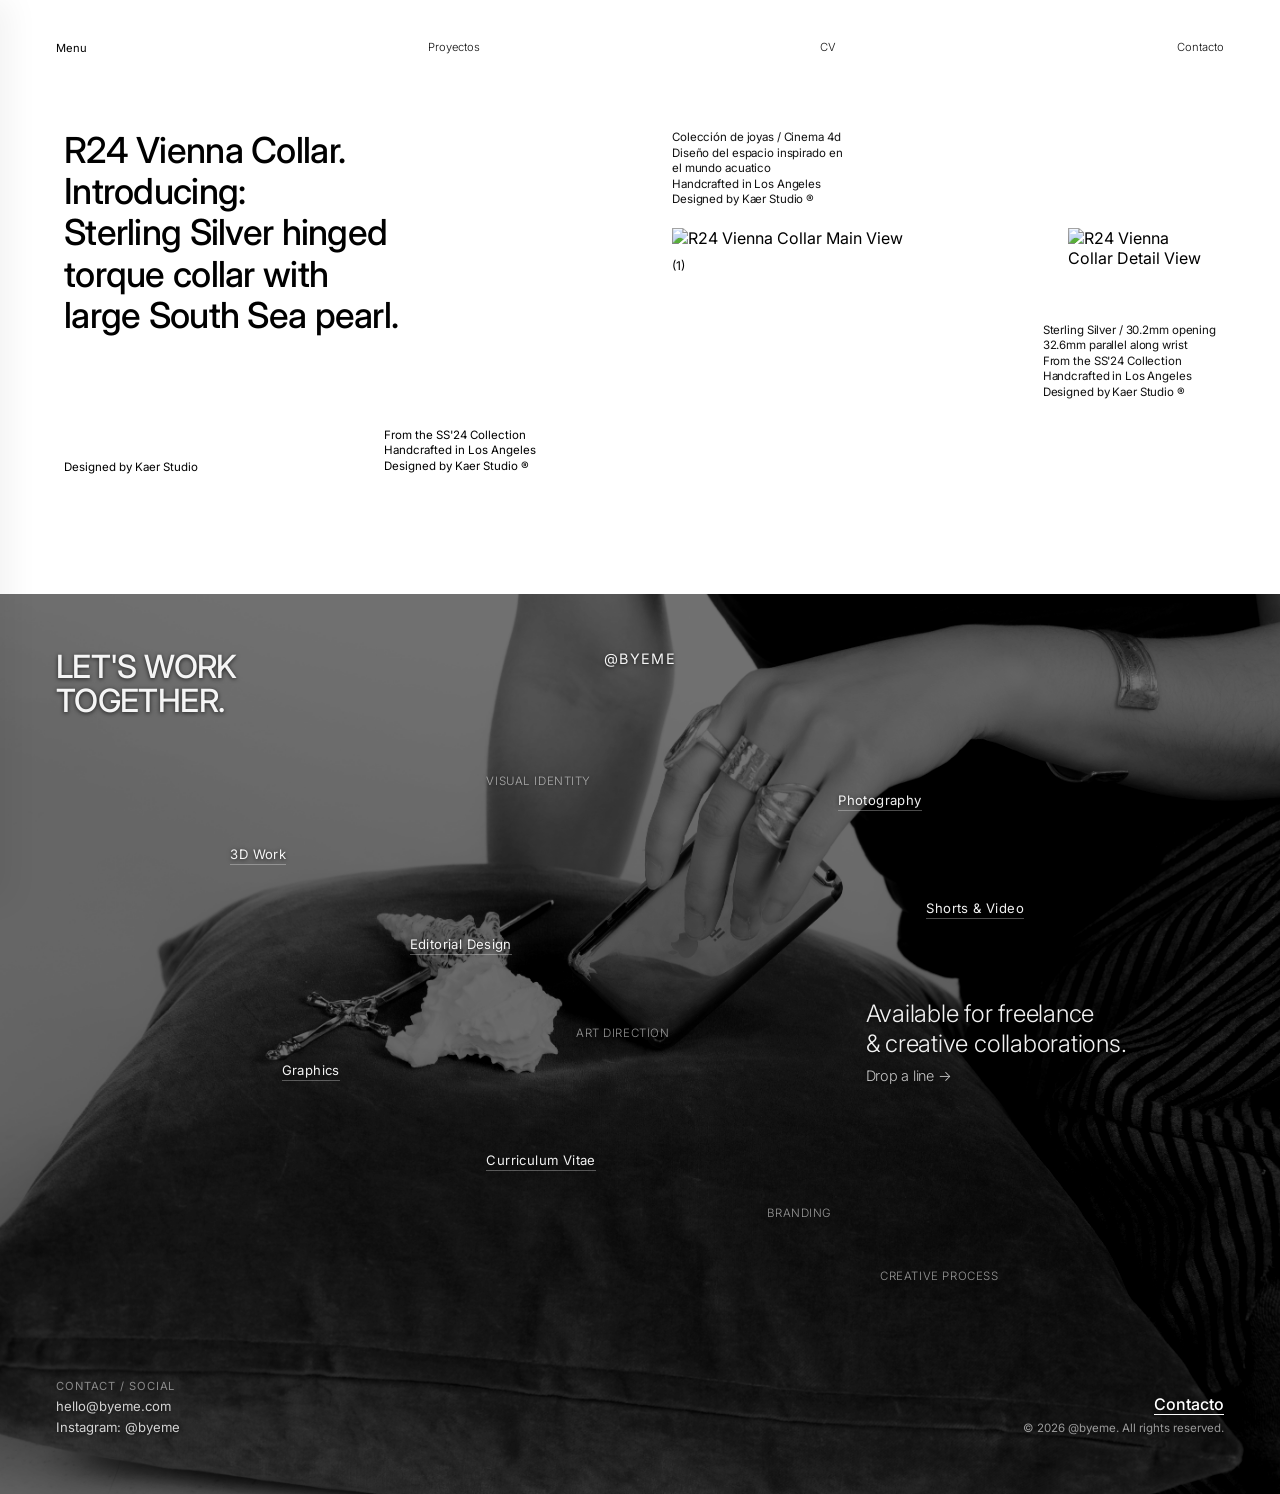
==== 3d.html @ 1d216aec "CONTACTO" ====
<!DOCTYPE html>
<html lang="es">
<head>
    <meta charset="UTF-8">
    <meta name="viewport" content="width=device-width, initial-scale=1.0">
    <title>3D Work — @byeme</title>
    
    <link rel="preconnect" href="https://fonts.googleapis.com">
    <link rel="preconnect" href="https://fonts.gstatic.com" crossorigin>
    <link href="https://fonts.googleapis.com/css2?family=Inter:wght@300;400;500;600&display=swap" rel="stylesheet">
    
    <link rel="stylesheet" href="style/style.css">
    <script src="scrpt/script.js" defer></script>
</head>
<body class="editorial-3d-page">

    <div class="menu-overlay" id="menuOverlay"></div>

<aside class="side-menu" id="sideMenu">
    <div class="side-menu-header">
        <span class="side-menu-title">LIBRARY</span>
        <button class="close-btn" id="closeMenuBtn" aria-label="Cerrar Menú">(Close)</button>
    </div>

    <ul class="side-menu-list">
        <li><a href="index.html" class="menu-item">Index <span>&gt;</span></a></li>
        <li><a href="proyectos.html" class="menu-item">Selected Works <span>&gt;</span></a></li>
        <li><a href="3d.html" class="menu-item">3D Work <span>&gt;</span></a></li>
        <li><a href="editorial.html" class="menu-item">Editorial Design <span>&gt;</span></a></li>
        <li><a href="graphics.html" class="menu-item">Graphics <span>&gt;</span></a></li>
        <li><a href="photography.html" class="menu-item">Photography <span>&gt;</span></a></li>
        <li><a href="cv.html" class="menu-item">Curriculum / About <span>&gt;</span></a></li>
        <li><a href="contacto.html" class="menu-item">Contacto <span>&gt;</span></a></li>
    </ul>
</aside>

<nav class="navbar">
    <button class="nav-link menu-trigger" id="openMenuBtn">Menu</button>
    <a href="proyectos.html" class="nav-link active">Proyectos</a>
    <a href="cv.html" class="nav-link">CV</a>
    <a href="contacto.html" class="nav-link">Contacto</a>
</nav>

    <main class="sec-3d-layout">
        
        <div class="sec-3d-col-left">
            <h1 class="sec-3d-heading">
                R24 Vienna Collar.<br>
                Introducing:<br>
                Sterling Silver hinged<br>
                torque collar with<br>
                large South Sea pearl.
            </h1>
        </div>

        <div class="sec-3d-col-right">
            
            <div class="sec-3d-spec sec-3d-spec-top">
                <p>Colección de joyas / Cinema 4d</p>
                <p>Diseño del espacio inspirado en</p>
                <p>el mundo acuatico</p>
                <p>Handcrafted in Los Angeles</p>
                <p>Designed by Kaer Studio ®</p>
            </div>

            <div class="sec-3d-grid-imgs">
                
                <div class="sec-3d-img-box sec-3d-img-main lightbox-trigger">
                    <img src="img/3d/escena colchones0032.png" alt="R24 Vienna Collar Main View">
                    <span class="sec-3d-img-num">(1)</span>
                </div>

                <div class="sec-3d-img-box sec-3d-img-sub lightbox-trigger">
                    <img src="img/3d/escena conchas0048.png" alt="R24 Vienna Collar Detail View">
                </div>

            </div>

            <div class="sec-3d-spec sec-3d-spec-bottom">
                <p>Sterling Silver / 30.2mm opening</p>
                <p>32.6mm parallel along wrist</p>
                <p>From the SS'24 Collection</p>
                <p>Handcrafted in Los Angeles</p>
                <p>Designed by Kaer Studio ®</p>
            </div>

        </div>

        <div class="sec-3d-footer-left">
            <p>Designed by Kaer Studio</p>
        </div>

        <div class="sec-3d-footer-center">
            <p>From the SS'24 Collection</p>
            <p>Handcrafted in Los Angeles</p>
            <p>Designed by Kaer Studio ®</p>
        </div>

    </main>

    <div class="lightbox-modal" id="lightboxModal">
        <span class="lightbox-close" id="lightboxClose">&times;</span>
        <img class="lightbox-content" id="lightboxImage" alt="Zoomed View">
    </div>

    <footer class="site-footer">
        <div class="footer-bg">
            <img src="img/bnwfooter.jpg" alt="Footer Background">
            <div class="overlay"></div>
        </div>

        <div class="footer-canvas">
            <div class="text-node main-collab-text">
                LET'S WORK<br>TOGETHER.
            </div>

            <div class="text-node top-handle">
                @byeme
            </div>

            <a href="3d.html" class="text-node float-link pos-1">3D Work</a>
            <a href="editorial.html" class="text-node float-link pos-2">Editorial Design</a>
            <a href="graphics.html" class="text-node float-link pos-3">Graphics</a>
            <a href="photography.html" class="text-node float-link pos-4">Photography</a>
            <a href="shorts.html" class="text-node float-link pos-5">Shorts &amp; Video</a>
            <a href="cv.html" class="text-node float-link pos-6">Curriculum Vitae</a>

            <div class="text-node concept-tag pos-7">Visual Identity</div>
            <div class="text-node concept-tag pos-8">Art Direction</div>
            <div class="text-node concept-tag pos-9">Branding</div>
            <div class="text-node concept-tag pos-10">Creative Process</div>

            <div class="text-node big-callout">
                Available for freelance<br>
                &amp; creative collaborations.<br>
                <span>Drop a line &rarr;</span>
            </div>

            <div class="text-node bottom-left-info">
                <span class="info-label">Contact / Social</span><br>
                <a href="mailto:hello@byeme.com">hello@byeme.com</a><br>
                <a href="https://instagram.com" target="_blank">Instagram: @byeme</a>
            </div>

            <div class="text-node bottom-right-info">
                <a href="contacto.html" class="nav-contact-btn">Contacto</a><br>
                <span class="copyright-text">© 2026 @byeme. All rights reserved.</span>
            </div>
        </div>
    </footer>

</body>
</html>
---- style/style.css ----
/* Reseteo básico */
* {
    margin: 0;
    padding: 0;
    box-sizing: border-box;
}

html {
    scroll-behavior: smooth;
}

body {
    font-family: 'Inter', -apple-system, BlinkMacSystemFont, sans-serif;
    background-color: #ffffff;
    color: #111111;
}

/* --- Navegación Fija --- */
.navbar {
    position: fixed;
    top: 0;
    left: 0;
    width: 100%;
    display: flex;
    justify-content: space-between;
    align-items: center;
    padding: 2.5rem 3.5rem;
    font-size: 0.7rem;
    font-weight: 300;
    z-index: 1000 !important; /* Elevado para asegurar interacción */
}

.nav-link {
    text-decoration: none;
    color: #111111;
    position: relative;
    display: inline-block;
    transition: transform 0.3s ease, color 0.3s ease;
    padding-bottom: 2px;
}

/* Hover navegación: Inclinación, azul y subrayado */
.nav-link:hover {
    color: #0044ff;
    transform: rotate(-3deg);
}

.nav-link::after {
    content: '';
    position: absolute;
    width: 0%;
    height: 1px;
    bottom: 0;
    left: 0;
    background-color: #0044ff;
    transition: width 0.3s cubic-bezier(0.25, 0.8, 0.25, 1);
}

.nav-link:hover::after {
    width: 100%;
}

/* ==========================================
   MENÚ DESPLEGABLE LATERAL (OFF-CANVAS TURQUESA)
   ========================================== */

/* Botón "Menu" en la barra de navegación */
.menu-trigger {
    background: none;
    border: none;
    font-family: inherit;
    font-size: inherit;
    color: inherit;
    cursor: pointer;
    padding: 0;
}

/* Capa de fondo con desenfoque (Blur) sobre el resto de la página */
.menu-overlay {
    position: fixed;
    inset: 0;
    background-color: rgba(0, 0, 0, 0.15);
    backdrop-filter: blur(8px);
    -webkit-backdrop-filter: blur(8px);
    z-index: 1001 !important;
    opacity: 0;
    visibility: hidden;
    pointer-events: none;
    transition: opacity 0.4s cubic-bezier(0.16, 1, 0.3, 1), visibility 0.4s ease;
}

.menu-overlay.active {
    opacity: 1;
    visibility: visible;
    pointer-events: auto;
}

/* Panel Lateral Desplegable */
.side-menu {
    position: fixed;
    top: 0;
    left: 0;
    width: 380px;
    max-width: 85vw;
    height: 100vh;
    background-color: #d8f3ec;
    color: #111111;
    z-index: 1002 !important; /* Por encima de la navbar y el overlay */
    padding: 2.5rem 2rem;
    box-sizing: border-box;
    display: flex;
    flex-direction: column;
    box-shadow: 10px 0 30px rgba(0, 0, 0, 0.05);
    
    /* Estado Oculto (desplazado a la izquierda fuera de pantalla) */
    transform: translateX(-100%);
    transition: transform 0.45s cubic-bezier(0.16, 1, 0.3, 1);
}

/* Estado Visible al abrir */
.side-menu.active {
    transform: translateX(0) !important;
}

/* Cabecera del Menú Lateral */
.side-menu-header {
    display: flex;
    justify-content: space-between;
    align-items: center;
    padding-bottom: 2rem;
    margin-bottom: 1.5rem;
    border-bottom: 1px dashed rgba(0, 0, 0, 0.2);
    font-family: monospace, sans-serif;
    font-size: 0.9rem;
    letter-spacing: 0.05em;
}

.close-btn {
    background: none;
    border: none;
    font-family: inherit;
    font-size: 0.9rem;
    cursor: pointer;
    color: #111111;
    opacity: 0.7;
    transition: opacity 0.2s ease;
}

.close-btn:hover {
    opacity: 1;
}

/* Lista de Elementos del Menú */
.side-menu-list {
    list-style: none;
    padding: 0;
    margin: 0;
    display: flex;
    flex-direction: column;
    gap: 0.2rem;
    overflow-y: auto;
}

.side-menu-list li {
    border-bottom: 1px dashed rgba(0, 0, 0, 0.15);
}

.menu-item {
    display: flex;
    justify-content: space-between;
    align-items: center;
    padding: 0.9rem 0;
    color: #111111;
    text-decoration: none;
    font-family: monospace, sans-serif;
    font-size: 0.95rem;
    transition: padding-left 0.25s ease, opacity 0.2s ease;
}

.menu-item span {
    opacity: 0.5;
    font-size: 0.85rem;
    transition: transform 0.25s ease;
}

.menu-item:hover {
    padding-left: 0.5rem;
}

.menu-item:hover span {
    opacity: 1;
    transform: translateX(3px);
}

/* --- Sección 1: Frase --- */
.hero-section {
    min-height: 100vh;
    display: flex;
    justify-content: center;
    align-items: center;
    padding: 0 2rem;
}

.quote-wrapper {
    position: relative;
    text-align: center;
    cursor: pointer;
    max-width: 850px;
    width: 100%;
}

.quote-text {
    font-size: 1.35rem;
    font-weight: 400;
    line-height: 1.5;
    letter-spacing: -0.01em;
    color: #111111;
}

/* Hover emergente sobre la frase */
.hover-card {
    position: absolute;
    top: 50%;
    left: 50%;
    transform: translate(-50%, -50%) scale(0.95);
    display: flex;
    flex-direction: column;
    align-items: center;
    gap: 12px;
    text-decoration: none;
    color: #111111;
    opacity: 0;
    visibility: hidden;
    transition: opacity 0.35s ease, transform 0.35s ease, visibility 0.35s;
    pointer-events: none;
}

.hover-card img {
    width: 140px;
    height: 140px;
    object-fit: cover;
}

.quote-wrapper:hover .hover-card {
    opacity: 1;
    visibility: visible;
    transform: translate(-50%, -50%) scale(1);
    pointer-events: auto;
}

/* --- Sección 2: Galería / Scroll --- */
.gallery-section {
    min-height: 100vh;
    display: flex;
    justify-content: center;
    align-items: center;
    padding: 4rem 2rem;
}

.gallery-grid {
    display: flex;
    flex-wrap: wrap;
    justify-content: center;
    align-items: flex-start;
    gap: 2rem;
    max-width: 1200px;
    width: 100%;
}

/* Tarjetas individuales de la galería */
.grid-card {
    display: flex;
    flex-direction: column;
    align-items: center;
    gap: 14px;
    text-decoration: none;
    color: #111111;
    cursor: pointer;
}

.grid-card .img-wrapper {
    width: 135px;
    height: 135px;
    overflow: hidden;
}

.grid-card img {
    width: 100%;
    height: 100%;
    object-fit: cover;
    transition: transform 0.4s cubic-bezier(0.25, 1, 0.5, 1);
}

.grid-card:hover img {
    transform: scale(1.12);
}

.card-label {
    font-size: 0.82rem;
    font-weight: 400;
    color: #444444;
    letter-spacing: 0.02em;
    transition: color 0.3s ease;
}

.grid-card:hover .card-label {
    color: #000000;
}

/* --- Footer Estilo Editorial / Póster Flotante --- */
.site-footer {
    position: relative;
    width: 100%;
    height: 100vh;
    overflow: hidden;
    color: #ffffff;
    font-family: 'Inter', -apple-system, BlinkMacSystemFont, "Segoe UI", Roboto, sans-serif;
}

.footer-bg {
    position: absolute;
    top: 0;
    left: 0;
    width: 100%;
    height: 100%;
    z-index: 1;
}

.footer-bg img {
    width: 100%;
    height: 100%;
    object-fit: cover;
    filter: grayscale(100%) contrast(120%) brightness(80%);
}

.footer-bg .overlay {
    position: absolute;
    top: 0;
    left: 0;
    width: 100%;
    height: 100%;
    background: rgba(0, 0, 0, 0.35);
}

.footer-canvas {
    position: relative;
    z-index: 2;
    width: 100%;
    height: 100%;
}

/* Nodos Generales */
.text-node {
    position: absolute;
    color: rgba(255, 255, 255, 0.95);
    text-shadow: 0 1px 4px rgba(0, 0, 0, 0.7);
}

/* Frase de Colaboración Principal (Arriba Izquierda) */
.main-collab-text {
    top: 3.5rem;
    left: 3.5rem;
    font-size: 2rem;
    font-weight: 500;
    line-height: 1.05;
    letter-spacing: -0.02em;
}

/* Usuario @byeme (Arriba Centro) */
.top-handle {
    top: 3.5rem;
    left: 50%;
    transform: translateX(-50%);
    font-size: 0.9rem;
    font-weight: 400;
    letter-spacing: 0.1em;
    text-transform: uppercase;
}

/* Frase Grande de Llamada a la Acción (Centro-Derecha) */
.big-callout {
    top: 45%;
    right: 12%;
    font-size: 1.5rem;
    font-weight: 300;
    line-height: 1.25;
    letter-spacing: -0.01em;
}

.big-callout span {
    font-size: 0.9rem;
    opacity: 0.8;
    display: block;
    margin-top: 0.5rem;
}

/* Enlaces Flotantes de Categorías */
.float-link {
    font-size: 0.82rem;
    font-weight: 400;
    text-decoration: none;
    letter-spacing: 0.03em;
    transition: opacity 0.3s ease, transform 0.3s ease;
    border-bottom: 1px solid rgba(255, 255, 255, 0.3);
    padding-bottom: 2px;
}

.float-link:hover {
    opacity: 1;
    color: #ffffff;
    border-bottom-color: #ffffff;
    transform: translateY(-2px);
}

/* Palabras Clave Secundarias */
.concept-tag {
    font-size: 0.72rem;
    font-weight: 300;
    opacity: 0.6;
    letter-spacing: 0.05em;
    text-transform: uppercase;
}

/* Ubicación Exacta de Categorías y Tags */
.pos-1  { top: 28%; left: 18%; }
.pos-2  { top: 38%; left: 32%; }
.pos-3  { top: 52%; left: 22%; }
.pos-4  { top: 22%; right: 28%; }
.pos-5  { top: 34%; right: 20%; }
.pos-6  { top: 62%; left: 38%; }

.pos-7  { top: 20%; left: 38%; }
.pos-8  { top: 48%; left: 45%; }
.pos-9  { top: 68%; right: 35%; }
.pos-10 { top: 75%; right: 22%; }

/* --- Esquinas Inferiores Footer --- */
.bottom-left-info {
    position: absolute;
    bottom: 3.5rem;
    left: 3.5rem;
    font-size: 0.82rem;
    line-height: 1.6;
    z-index: 5;
}

.bottom-left-info a {
    color: #ffffff;
    text-decoration: none;
    opacity: 0.8;
    transition: opacity 0.3s ease;
}

.bottom-left-info a:hover {
    opacity: 1;
}

.info-label {
    font-size: 0.7rem;
    text-transform: uppercase;
    letter-spacing: 0.08em;
    opacity: 0.5;
}

.bottom-right-info {
    position: absolute;
    bottom: 3.5rem;
    right: 3.5rem;
    text-align: right;
    font-size: 0.82rem;
    line-height: 1.6;
    z-index: 5;
}

.nav-contact-btn {
    color: #ffffff;
    text-decoration: none;
    font-weight: 500;
    font-size: 1rem;
    border-bottom: 1px solid #ffffff;
}

.copyright-text {
    font-size: 0.72rem;
    opacity: 0.6;
}

/* ==========================================
   CV ESPECÍFICO: HERO 100VH + CARRUSEL
   ========================================== */

.cv-page {
    background-color: #f7f6f2;
    color: #111111;
}

.cv-section {
    margin-bottom: 7rem;
    border-top: 1px solid #111111;
    padding-top: 2.5rem;
}

/* Hero de Pantalla Completa */
.cv-hero {
    position: relative;
    width: 100%;
    height: 100vh;
    display: flex;
    align-items: flex-end;
    overflow: hidden;
    color: #ffffff;
}

.cv-hero-bg {
    position: absolute;
    top: 0;
    left: 0;
    width: 100%;
    height: 100%;
    z-index: 1;
}

.cv-hero-bg img {
    width: 100%;
    height: 100%;
    object-fit: cover;
    filter: contrast(120%);
}

.cv-hero-bg .overlay {
    position: absolute;
    top: 0;
    left: 0;
    width: 100%;
    height: 100%;
    background: rgba(0, 0, 0, 0.35);
}

.cv-hero-content {
    position: relative;
    z-index: 2;
    width: 100%;
    padding: 4rem 3.5rem;
}

.cv-name {
    font-size: clamp(3.5rem, 10vw, 9.5rem); /* Escalado dinámico responsivo */
    font-weight: 100;
    letter-spacing: -0.03em;
    line-height: 0.9;
    margin-bottom: 1.5rem;
    text-transform: uppercase;
}

.cv-hero-footer {
    display: flex;
    justify-content: space-between;
    font-size: 0.8rem;
    letter-spacing: 0.05em;
    border-top: 1px solid rgba(255, 255, 255, 0.4);
    padding-top: 1.2rem;
    text-transform: uppercase;
}

/* Cuerpo del CV sobrepuesto */
.cv-body-wrapper {
    position: relative;
    z-index: 10;
    background-color: #f7f6f2;
    max-width: 1200px;
    margin: 0 auto;
    padding: 5rem 2rem 6rem;
}

/* --- Carrusel Horizontal --- */
.carousel-header {
    display: flex;
    justify-content: space-between;
    align-items: center;
    margin-bottom: 1.5rem;
}

.carousel-header .section-title {
    margin-bottom: 0;
}

.carousel-arrows {
    display: flex;
    gap: 0.5rem;
}

.arrow-btn {
    background: transparent;
    border: 1px solid #111111;
    border-radius: 50%;
    width: 40px;
    height: 40px;
    display: flex;
    justify-content: center;
    align-items: center;
    font-size: 1.1rem;
    cursor: pointer;
    transition: background-color 0.3s ease, color 0.3s ease;
}

.arrow-btn:hover {
    background-color: #111111;
    color: #ffffff;
}

.carousel-wrapper {
    display: flex;
    gap: 1.8rem;
    overflow-x: auto;
    scroll-behavior: smooth;
    padding: 1rem 0.5rem;
    scrollbar-width: none; /* Firefox */
}

.carousel-wrapper::-webkit-scrollbar {
    display: none; /* Chrome/Safari */
}

/* Tarjetas Media */
.media-card {
    flex: 0 0 160px;
    display: flex;
    flex-direction: column;
    gap: 0.5rem;
    transition: transform 0.35s cubic-bezier(0.25, 1, 0.5, 1);
    cursor: pointer;
}

.media-card img {
    width: 100%;
    aspect-ratio: 1/1;
    object-fit: cover;
    filter: grayscale(15%);
    transition: transform 0.35s cubic-bezier(0.25, 1, 0.5, 1), filter 0.35s ease;
}

.media-card:hover {
    transform: scale(1.08);
}

.media-card:hover img {
    filter: grayscale(0%);
}

.media-title {
    font-size: 0.82rem;
    font-weight: 600;
}

.media-sub {
    font-size: 0.72rem;
    opacity: 0.6;
}

/* --- Acordeones Desplegables --- */
.accordion-item {
    border-bottom: 1px solid rgba(0, 0, 0, 0.2);
}

.accordion-header {
    display: grid;
    grid-template-columns: 50px 1fr 1fr 150px;
    align-items: center;
    padding: 1.2rem 0;
    cursor: pointer;
    font-size: 0.82rem;
    text-transform: uppercase;
    letter-spacing: 0.03em;
    list-style: none;
}

.accordion-header::-webkit-details-marker {
    display: none;
}

.accordion-body {
    padding: 0 0 1.2rem 50px;
    font-size: 0.85rem;
    line-height: 1.6;
    color: #444444;
    max-width: 750px;
}

/* ==========================================
   GALERÍA GRID (PROYECTOS / CHECKERBOARD)
   ========================================== */

.projects-page {
    background-color: #ffffff;
    color: #111111;
    min-height: 100vh;
}

.subtitle-proyects {
    display: flex;
    justify-content: flex-end;
    padding-right: 4rem;
    text-align: right;    
    font-size: 0.7rem;
    font-weight: 300;
    z-index: 100;
    padding-top: 15rem;
}

.projects-checkerboard {
    width: 100vw;
    display: grid;
    grid-template-columns: repeat(5, 1fr);
    padding-top: 5rem;
    box-sizing: border-box;
}

.board-card {
    width: 100%;
    aspect-ratio: 3 / 4;
    display: flex;
    justify-content: center;
    align-items: center;
    position: relative;
    box-sizing: border-box;
}

/* Tarjetas de Texto */
.text-card {
    background-color: #ffffff;
    padding: 2rem;
    text-align: center;
}

.card-text {
    font-size: 1.8rem;
    font-weight: 300;
    letter-spacing: -0.01em;
    color: #111111;
    margin: 0;
    font-family: 'Inter', sans-serif;
}

/* Tarjetas de Imagen (Efecto Tecla 3D) */
.image-card {
    padding: 0;
}

.key-card {
    position: relative;
    width: 100%;
    height: 100%;
    display: block;
    text-decoration: none;
    overflow: hidden;
    background-color: #f2f1ed;
    box-shadow: 
        0px 6px 15px rgba(0, 0, 0, 0.08),
        inset 0px 1px 1px rgba(255, 255, 255, 0.6);
        
    transform: translateY(0);
    transition: transform 0.2s cubic-bezier(0.2, 0, 0.2, 1), 
                box-shadow 0.2s cubic-bezier(0.2, 0, 0.2, 1);
}

.key-card img {
    width: 100%;
    height: 100%;
    object-fit: cover;
    display: block;
    transition: filter 0.3s ease, transform 0.3s ease;
}

.card-overlay {
    position: absolute;
    inset: 0;
    background: rgba(0, 0, 0, 0.45);
    display: flex;
    justify-content: center;
    align-items: center;
    opacity: 0;
    transition: opacity 0.25s ease;
    padding: 1rem;
}

.overlay-text {
    color: #ffffff;
    font-size: 1.4rem;
    font-weight: 600;
    letter-spacing: 0.04em;
    text-transform: uppercase;
}

.key-card:hover {
    transform: translateY(5px);
    box-shadow: 
        0px 1px 3px rgba(0, 0, 0, 0.1),
        inset 0px 4px 10px rgba(0, 0, 0, 0.35);
}

.key-card:hover .card-overlay {
    opacity: 1;
}

/* Adaptación Responsiva Grid */
@media (max-width: 900px) {
    .projects-checkerboard {
        grid-template-columns: repeat(2, 1fr);
    }
    .card-text {
        font-size: 1.4rem;
    }
}

@media (max-width: 500px) {
    .projects-checkerboard {
        grid-template-columns: 1fr;
    }
}

/* ==========================================
   Transiciones de Nav y Footer
   ========================================== */

.navbar {
    transition: transform 0.45s cubic-bezier(0.16, 1, 0.3, 1), opacity 0.3s ease;
}

.navbar.nav-hidden {
    transform: translateY(-100%);
    opacity: 0;
    pointer-events: none;
}

.site-footer {
    position: relative;
    z-index: 10;
    transform: translateY(80px);
    opacity: 0;
    transition: transform 0.4s cubic-bezier(0.16, 1, 0.3, 1), opacity 0.4s ease;
}

.site-footer.footer-visible {
    transform: translateY(0);
    opacity: 1;
}

/* ==========================================
   Efecto Snap Vertical para INDEX.HTML
   ========================================== */

body.index-page {
    scroll-snap-type: y mandatory;
    overflow-y: scroll;
    height: 100vh;
    scroll-behavior: smooth;
}

.index-page .index-section {
    scroll-snap-align: start;
    scroll-snap-stop: always;
    min-height: 100vh;
    width: 100%;
    display: flex;
    flex-direction: column;
    justify-content: center;
    align-items: center;
    position: relative;
    box-sizing: border-box;
    transition: opacity 0.6s cubic-bezier(0.16, 1, 0.3, 1), 
                transform 0.6s cubic-bezier(0.16, 1, 0.3, 1);
}

.index-page .site-footer {
    scroll-snap-align: end;
    scroll-snap-stop: always;
}

/* ==========================================
   MAQUETA EDITORIAL
   ========================================== */

.editorial-page {
    background-color: #f7f6f2;
    color: #000000;
    font-family: 'Helvetica Neue', Helvetica, Arial, sans-serif;
    margin: 0;
    padding: 0;
}

.editorial-container {
    width: 100%;
    max-width: 100vw;
    padding-top: 4rem;
    box-sizing: border-box;
}

.editorial-project {
    margin-bottom: 6rem;
    width: 100%;
    padding-top: 4rem;
}

.project-description {
    text-align: justify;
}

/* Bloque Superior Grid */
.project-header-grid {
    display: grid;
    grid-template-columns: 240px 1fr;
    column-gap: 3rem;
    align-items: start;
    max-width: 600px;
    margin-bottom: 4rem; /* Ajustado de 20rem a un valor más usable */
}

.header-col-left .project-headline {
    font-size: 0.82rem;
    font-weight: 700;
    line-height: 1.35;
    color: #000000;
    margin: 0;
    margin-left: 4rem;
}

.header-col-right .project-description {
    font-size: 0.62rem;
    font-weight: 400;
    line-height: 1.45;
    color: #000000;
    margin: 0;
}

.editorial-divider {
    border: none;
    border-top: 1px solid rgba(0, 0, 0, 0.15); /* Corregido color para fondo claro */
    margin: 2.5rem 0;
    width: 100%;
}

.project-body-grid {
    display: grid;
    grid-template-columns: 240px 1fr;
    column-gap: 2rem;
    align-items: start;
    max-width: 900px;
    margin-bottom: 1.5rem;
}

.body-col-left .secondary-annotation {
    font-size: 0.62rem;
    font-weight: 600;
    line-height: 1.35;
    color: #000000;
    margin: 0;
    margin-left: 4rem;
}

/* Tira de Imágenes Verticales */
.image-strip-seamless {
    display: flex;
    width: 100%;
    gap: 0;
    margin-top: 2rem;
}

.image-strip-seamless .gallery-item {
    flex: 1;
    position: relative;
    cursor: zoom-in;
    overflow: hidden;
    aspect-ratio: 3 / 4;
}

.image-strip-seamless .gallery-item img {
    width: 100%;
    height: 100%;
    display: block;
    object-fit: cover; 
    object-position: center;
    transition: filter 0.25s ease, transform 0.3s ease;
}

.image-strip-seamless .gallery-item:hover img {
    filter: brightness(0.92);
    transform: scale(1.02);
}

/* Lightbox Modal */
.lightbox-modal {
    display: none;
    position: fixed;
    inset: 0;
    z-index: 9999;
    background-color: rgba(0, 0, 0, 0.92);
    backdrop-filter: blur(8px);
    justify-content: center;
    align-items: center;
    cursor: zoom-out;
    opacity: 0;
    transition: opacity 0.3s ease;
}

.lightbox-modal.active {
    display: flex;
    opacity: 1;
}

.lightbox-content {
    max-width: 90vw;
    max-height: 90vh;
    object-fit: contain;
}

.lightbox-close {
    position: absolute;
    top: 2rem;
    right: 2.5rem;
    color: #ffffff;
    font-size: 2rem;
    cursor: pointer;
}

/* Responsive Editorial */
@media (max-width: 768px) {
    .editorial-container {
        padding-left: 1rem;
    }

    .project-header-grid,
    .project-body-grid {
        grid-template-columns: 1fr;
        row-gap: 1.5rem;
    }

    .image-strip-seamless {
        flex-direction: column;
    }
}

/* ==========================================
   CARRUSEL EDITORIAL (GRAPHICS)
   ========================================== */

.graphics-page {
    background-color: #f6f5f1;
    color: #000000;
    overflow-x: hidden;
}

.carousel-section {
    position: relative;
    width: 100%;
    height: calc(100vh - 80px);
    margin-top: 80px;
    display: flex;
    flex-direction: column;
    justify-content: center;
    align-items: center;
    box-sizing: border-box;
}

.hover-info-box {
    position: absolute;
    top: 6%;
    left: 8%;
    max-width: 280px;
    opacity: 0;
    transform: translateY(10px);
    transition: opacity 0.4s ease, transform 0.4s ease;
    pointer-events: none;
    font-family: 'Helvetica Neue', sans-serif;
    z-index: 10;
}

/* ==========================================
   HOVER INFO BOX & CARRUSEL CON MÁSCARA
   ========================================== */

.hover-info-box.visible {
    opacity: 1;
    transform: translateY(0);
}

.hover-info-box .info-tag {
    font-size: 0.75rem;
    font-weight: 700;
    display: block;
    margin-bottom: 0.3rem;
}

.hover-info-box .info-text {
    font-size: 0.7rem;
    font-weight: 700;
    line-height: 1.35;
    text-transform: uppercase;
    margin: 0;
    letter-spacing: 0.02em;
}

/* --- Máscara de Desvanecimiento Lateral --- */
.carousel-track-container {
    width: 100%;
    overflow-x: auto;
    scroll-behavior: smooth;
    cursor: grab;
    padding: 5rem 0 3rem 0;
    scrollbar-width: none;
    -ms-overflow-style: none;

    -webkit-mask-image: linear-gradient(
        to right,
        transparent 0%,
        black 8%,
        black 92%,
        transparent 100%
    );
    mask-image: linear-gradient(
        to right,
        transparent 0%,
        black 8%,
        black 92%,
        transparent 100%
    );
}

.carousel-track-container::-webkit-scrollbar {
    display: none;
}

.carousel-track-container:active {
    cursor: grabbing;
}

/* Pista alineada a la base */
.carousel-track {
    display: flex;
    align-items: flex-end;
    gap: 20px;
    padding: 0 6vw;
    width: max-content;
    height: 360px;
}

/* --- Tarjetas del Carrusel --- */
.carousel-item {
    flex-shrink: 0;
    width: 190px;           /* Ancho fijo vertical */
    height: 260px;          /* Alto fijo vertical (proporción 3:4) */
    position: relative;
    cursor: pointer;
    overflow: visible;
    transform-origin: bottom center;
    transition: transform 0.4s cubic-bezier(0.16, 1, 0.3, 1), box-shadow 0.4s ease;
}

.carousel-item img {
    width: 100%;
    height: 100%;
    object-fit: cover;
    display: block;
    pointer-events: none;
    background-color: #e5e5e5;
}

/* Hover: Escalado suave sin desplazar elementos adyacentes */
.carousel-item:hover {
    transform: scale(1.2);
    box-shadow: 0 20px 40px rgba(0, 0, 0, 0.2);
    z-index: 20;
}

/* Título dinámico flotante superior */
.carousel-item::after {
    content: attr(data-title);
    position: absolute;
    bottom: calc(100% + 10px);
    left: 0;
    width: 100%;
    white-space: nowrap;
    color: #000000;
    font-size: 0.65rem;
    font-weight: 700;
    letter-spacing: 0.03em;
    text-transform: uppercase;
    text-align: left;
    opacity: 0;
    transform: translateY(4px);
    transition: opacity 0.3s ease, transform 0.3s ease;
    pointer-events: none;
}

.carousel-item:hover::after {
    opacity: 1;
    transform: translateY(0);
}

/* ==========================================
   MODAL LIGHTBOX (VISOR GLOBAL UNIFICADO)
   ========================================== */

.lightbox-modal {
    display: none;
    position: fixed;
    inset: 0;
    width: 100vw;
    height: 100vh;
    background-color: rgba(0, 0, 0, 0.85);
    z-index: 2000 !important;
    justify-content: center;
    align-items: center;
    backdrop-filter: blur(8px);
    -webkit-backdrop-filter: blur(8px);
    opacity: 0;
    transition: opacity 0.3s ease;
}

.lightbox-modal.active {
    display: flex;
    opacity: 1;
}

.lightbox-content {
    max-width: 75vw;
    max-height: 75vh;
    width: auto;
    height: auto;
    object-fit: contain;
    box-shadow: 0 10px 30px rgba(0, 0, 0, 0.5);
    border-radius: 2px;
}

.lightbox-close {
    position: absolute;
    top: 30px;
    right: 40px;
    color: #ffffff;
    font-size: 2rem;
    font-weight: 300;
    cursor: pointer;
    user-select: none;
    transition: opacity 0.2s ease;
}

.lightbox-close:hover {
    opacity: 0.6;
}

/* ==========================================
   PAGE 3D: LAYOUT EDITORIAL AISLADO
   ========================================== */

.editorial-3d-page {
    background-color: #ffffff;
    color: #000000;
}

/* Contenedor Grid Principal */
.editorial-3d-page .sec-3d-layout {
    position: relative;
    max-width: 1350px;
    margin: 0 auto;
    padding: 130px 5vw 120px 5vw;
    display: grid;
    grid-template-columns: 1fr 1fr;
    column-gap: 5vw;
    row-gap: 60px;
    box-sizing: border-box;
}

/* Columna Izquierda */
.editorial-3d-page .sec-3d-col-left {
    display: flex;
    flex-direction: column;
    justify-content: flex-start;
}

.editorial-3d-page .sec-3d-heading {
    font-size: clamp(1.8rem, 2.8vw, 2.5rem);
    font-weight: 500;
    line-height: 1.15;
    letter-spacing: -0.02em;
    margin: 0;
    max-width: 460px;
    color: #000000;
}

/* Columna Derecha */
.editorial-3d-page .sec-3d-col-right {
    display: flex;
    flex-direction: column;
    align-items: flex-start;
}

/* Fichas Técnicas */
.editorial-3d-page .sec-3d-spec {
    font-size: 0.72rem;
    line-height: 1.35;
    color: #111111;
    font-weight: 400;
    letter-spacing: -0.01em;
}

.editorial-3d-page .sec-3d-spec p {
    margin: 0;
}

.editorial-3d-page .sec-3d-spec-top {
    margin-bottom: 20px;
}

/* Bloque Galería Doble Imagen */
.editorial-3d-page .sec-3d-grid-imgs {
    display: flex;
    align-items: flex-start;
    gap: 16px;
    width: 100%;
}

.editorial-3d-page .sec-3d-img-box {
    position: relative;
    cursor: pointer;
}

.editorial-3d-page .sec-3d-img-box img {
    display: block;
    width: 100%;
    height: auto;
    object-fit: cover;
}

.editorial-3d-page .sec-3d-img-main {
    flex: 1 1 70%;
    max-width: 380px;
}

.editorial-3d-page .sec-3d-img-sub {
    flex: 0 0 25%;
    max-width: 135px;
}

.editorial-3d-page .sec-3d-img-num {
    display: block;
    font-size: 0.75rem;
    font-weight: 400;
    margin-top: 10px;
    color: #000000;
}

.editorial-3d-page .sec-3d-spec-bottom {
    margin-top: 50px;
    align-self: flex-end;
}

/* Pie de Layout */
.editorial-3d-page .sec-3d-footer-left {
    grid-column: 1 / 2;
    align-self: end;
    font-size: 0.72rem;
    font-weight: 400;
}

.editorial-3d-page .sec-3d-footer-left p {
    margin: 0;
}

.editorial-3d-page .sec-3d-footer-center {
    position: absolute;
    bottom: 120px;
    left: 30vw;
    font-size: 0.72rem;
    line-height: 1.35;
    font-weight: 400;
}

.editorial-3d-page .sec-3d-footer-center p {
    margin: 0;
}

/* Adaptación Móvil/Tablet */
@media (max-width: 850px) {
    .editorial-3d-page .sec-3d-layout {
        grid-template-columns: 1fr;
        padding-top: 100px;
        row-gap: 40px;
    }

    .editorial-3d-page .sec-3d-footer-center {
        position: static;
        margin-top: 20px;
    }

    .editorial-3d-page .sec-3d-grid-imgs {
        flex-direction: column;
    }

    .editorial-3d-page .sec-3d-img-sub {
        max-width: 100%;
        width: 100%;
    }
}

/*CONTACTO*/

/* ==========================================
   PÁGINA DE CONTACTO (SPLIT 50/50 EDITORIAL)
   ========================================== */

.contact-page {
    background-color: #ffffff;
    overflow-x: hidden;
}

.contact-split-container {
    position: relative;
    width: 100vw;
    height: 100vh;
    display: flex;
    overflow: hidden;
}

/* Columna Izquierda: Imagen al 50% */
.contact-col-left {
    width: 50vw;
    height: 100vh;
    position: relative;
}

.contact-hero-img {
    width: 100%;
    height: 100%;
    object-fit: cover;
    display: block;
}

/* Columna Derecha: Fondo Blanco con Info centrada en la esquina inferior derecha */
.contact-col-right {
    width: 50vw;
    height: 100vh;
    background-color: #ffffff;
    display: flex;
    flex-direction: column;
    justify-content: flex-end; /* Empuja todo al fondo */
    align-items: flex-end;     /* Alinea todo a la derecha */
    text-align: right;         /* Texto alineado a la derecha */
    padding: 0 5rem 4rem 0;    /* Separación desde los bordes derecho e inferior */
    box-sizing: border-box;
    position: relative;
}

/* Título Gigante Rojo en el centro */
.contact-main-title {
    position: absolute;
    top: 50%;
    left: 50%;
    transform: translate(-50%, -50%);
    font-size: clamp(3.5rem, 8vw, 9rem);
    font-weight: 400;
    color: #e53935;
    letter-spacing: -0.02em;
    margin: 0;
    z-index: 10;
    pointer-events: none;
    text-transform: uppercase;
    white-space: nowrap;
}

/* Bloque de Información ubicado abajo a la derecha */
.contact-info-wrapper {
    display: flex;
    flex-direction: column;
    align-items: flex-end;
    gap: 1.5rem;
    margin-bottom: 2rem;
}

.contact-links-list {
    list-style: none;
    padding: 0;
    margin: 0;
    display: flex;
    flex-direction: column;
    gap: 0.5rem;
}

.contact-links-list a {
    color: #e53935;
    text-decoration: none;
    font-size: 0.85rem;
    font-weight: 600;
    letter-spacing: 0.05em;
    text-transform: uppercase;
    transition: opacity 0.2s ease;
}

.contact-links-list a:hover {
    opacity: 0.6;
}

.contact-location {
    font-size: 0.72rem;
    color: #111111;
    line-height: 1.4;
    letter-spacing: 0.03em;
}

.contact-location p {
    margin: 0;
}

/* Flecha (↓) abajo a la derecha */
.contact-arrow-btn {
    background: none;
    border: none;
    color: #e53935;
    font-size: 2.2rem;
    cursor: pointer;
    padding: 0;
    line-height: 1;
    transition: transform 0.3s ease, opacity 0.3s ease;
}

.contact-arrow-btn:hover {
    transform: translateY(6px);
    opacity: 0.7;
}

/* Adaptación Responsive Móvil */
@media (max-width: 768px) {
    .contact-split-container {
        flex-direction: column;
        height: auto;
        min-height: 100vh;
    }

    .contact-col-left,
    .contact-col-right {
        width: 100vw;
        height: 50vh;
    }

    .contact-main-title {
        font-size: 3.5rem;
        top: 45vh;
    }

    .contact-col-right {
        padding: 3rem 2rem 2rem;
        justify-content: flex-end;
        align-items: flex-end;
    }
}
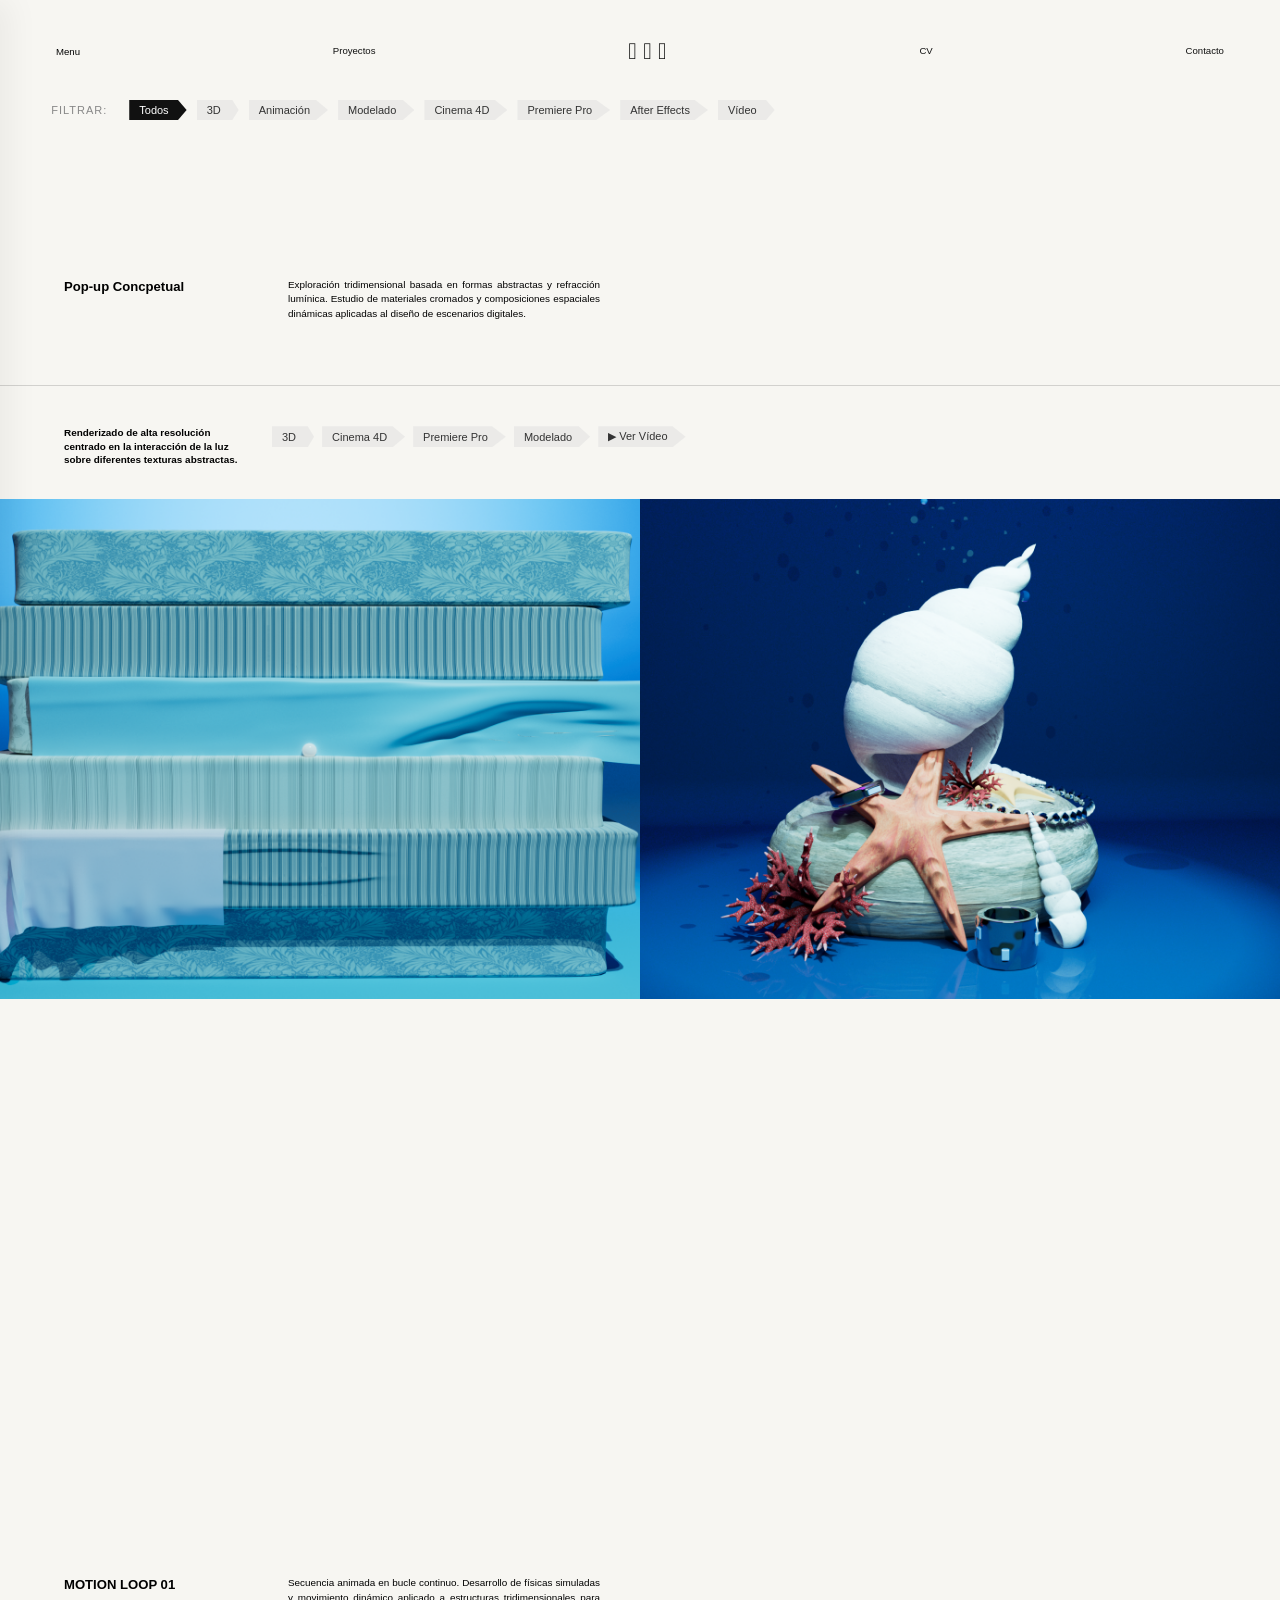
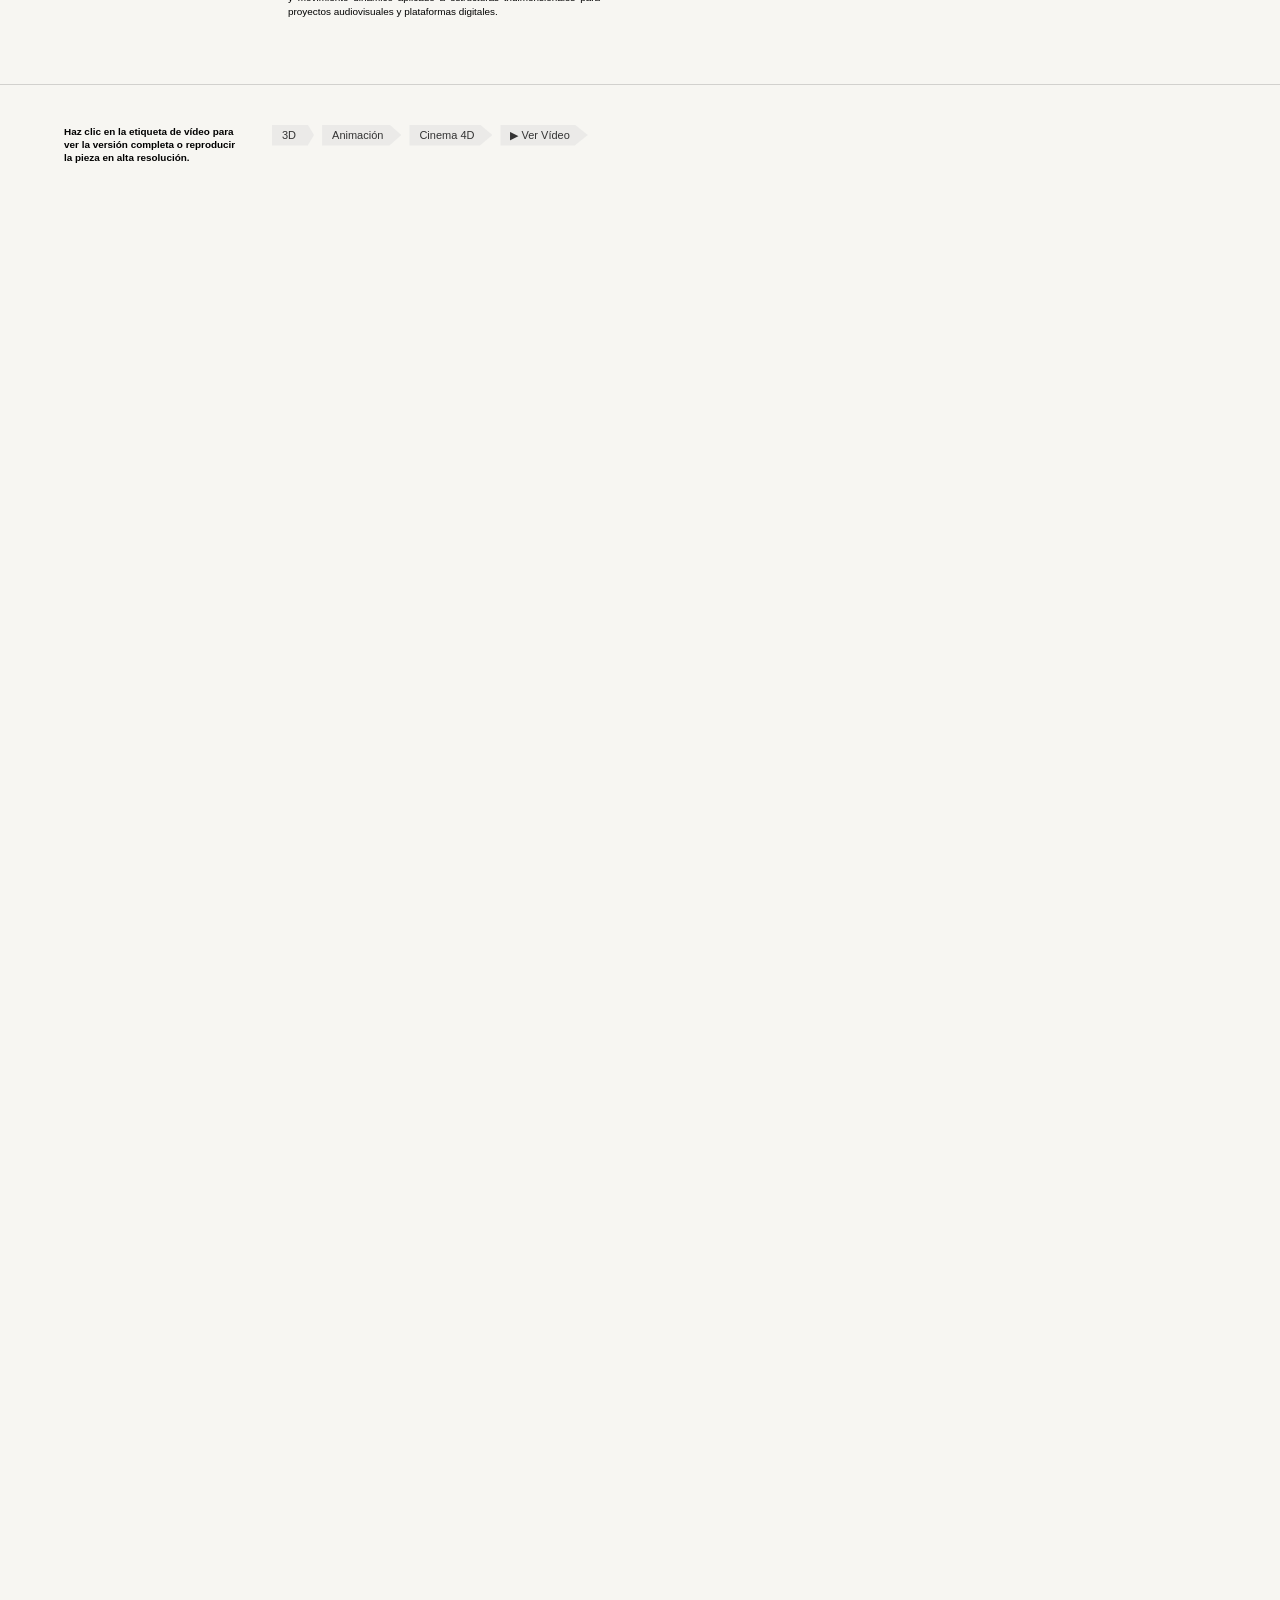
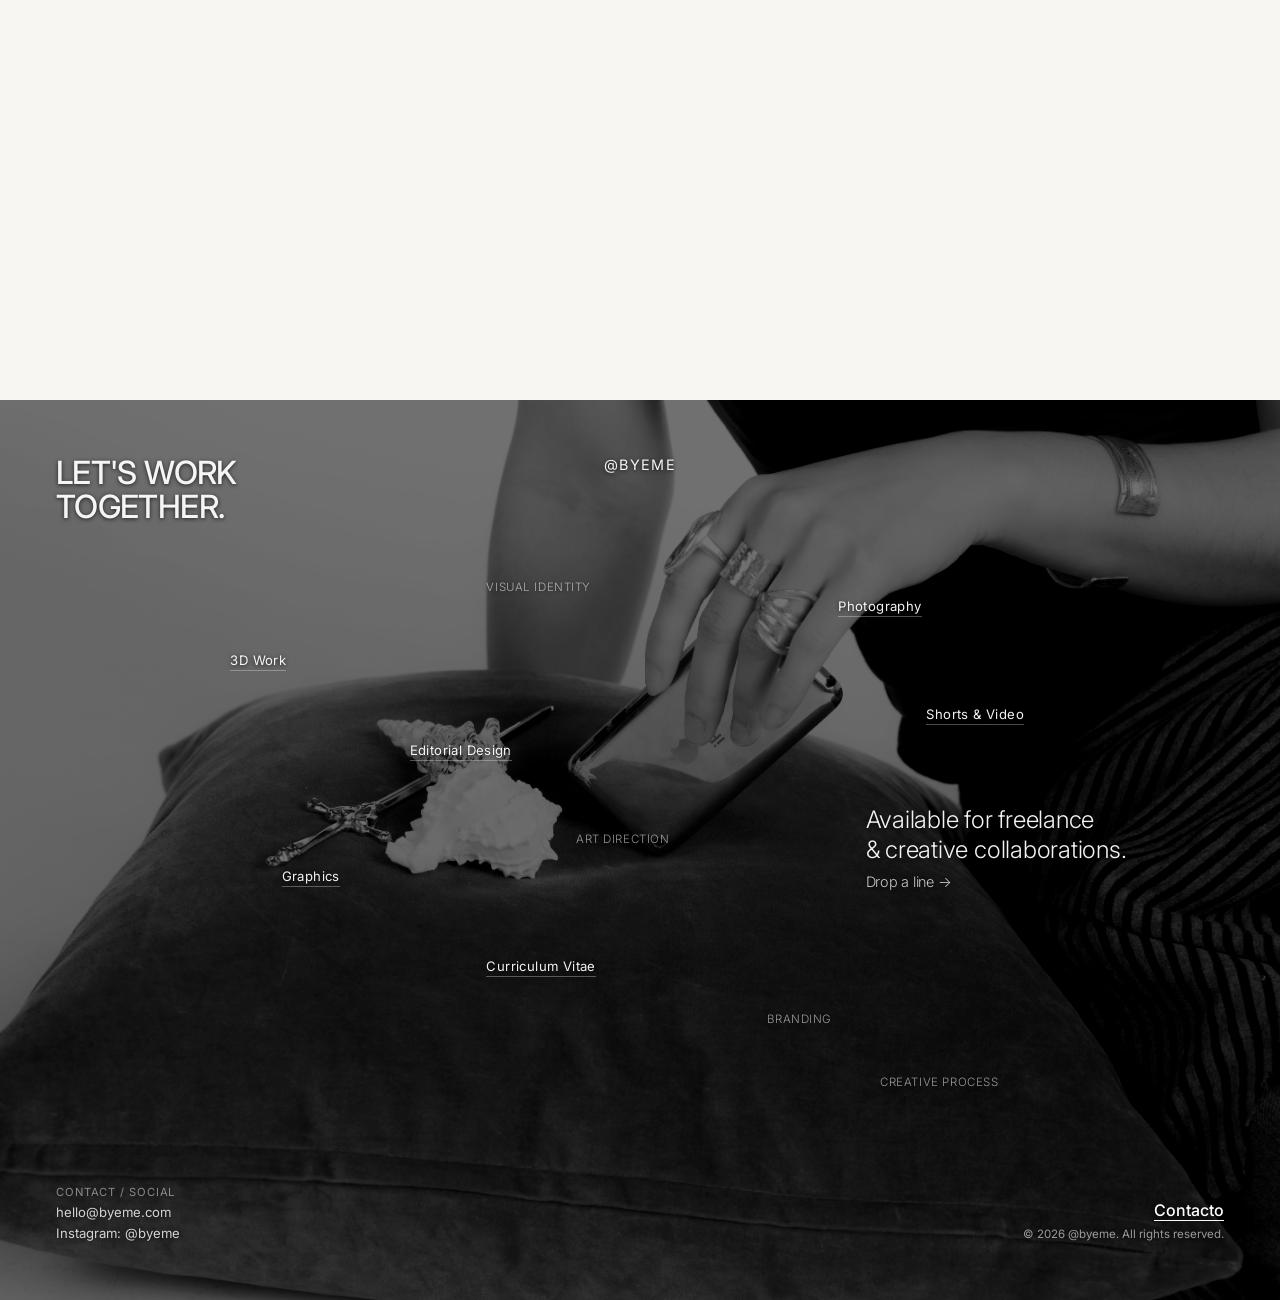
==== commit c0301a02: "arreglos y tfg" ====
--- a/3d.html
+++ b/3d.html
@@ -12,96 +12,141 @@
     <link rel="stylesheet" href="style/style.css">
     <script src="scrpt/script.js" defer></script>
 </head>
-<body class="editorial-3d-page">
+<body class="editorial-page 3d-page">
 
     <div class="menu-overlay" id="menuOverlay"></div>
 
-<aside class="side-menu" id="sideMenu">
-    <div class="side-menu-header">
-        <span class="side-menu-title">LIBRARY</span>
-        <button class="close-btn" id="closeMenuBtn" aria-label="Cerrar Menú">(Close)</button>
+    <aside class="side-menu" id="sideMenu">
+        <div class="side-menu-header">
+            <span class="side-menu-title">LIBRARY</span>
+            <button class="close-btn" id="closeMenuBtn" aria-label="Cerrar Menú">(Close)</button>
+        </div>
+
+        <ul class="side-menu-list">
+            <li><a href="index.html" class="menu-item">Index <span>&gt;</span></a></li>
+            <li><a href="proyectos.html" class="menu-item">Selected Works <span>&gt;</span></a></li>
+            <li><a href="3d.html" class="menu-item">3D Work <span>&gt;</span></a></li>
+            <li><a href="editorial.html" class="menu-item">Editorial Design <span>&gt;</span></a></li>
+            <li><a href="graphics.html" class="menu-item">Graphics <span>&gt;</span></a></li>
+            <li><a href="photography.html" class="menu-item">Photography <span>&gt;</span></a></li>
+            <li><a href="cv.html" class="menu-item">Curriculum / About <span>&gt;</span></a></li>
+            <li><a href="contacto.html" class="menu-item">Contacto <span>&gt;</span></a></li>
+        </ul>
+    </aside>
+
+    <nav class="navbar">
+        <button class="nav-link menu-trigger" id="openMenuBtn">Menu</button>
+        <a href="proyectos.html" class="nav-link active">Proyectos</a>
+        <a href="index.html" class="nav-symbol" aria-label="Inicio">𓆝 𓆟 𓆞</a>
+        <a href="cv.html" class="nav-link">CV</a>
+        <a href="contacto.html" class="nav-link">Contacto</a>
+    </nav>
+    <!-- BARRA SUPERIOR DE FILTRADO DE ETIQUETAS -->
+    <div class="filter-tags-container">
+        <span class="filter-title">Filtrar:</span>
+        <button class="tag-bookmark active" data-filter="all">Todos</button>
+        <button class="tag-bookmark" data-filter="3d">3D</button>
+        <button class="tag-bookmark" data-filter="animation">Animación</button>
+        <button class="tag-bookmark" data-filter="modelado">Modelado</button>
+        <button class="tag-bookmark" data-filter="cinema4d">Cinema 4D</button>
+        <button class="tag-bookmark" data-filter="premeirepro">Premiere Pro</button>
+        <button class="tag-bookmark" data-filter="aftereffects">After Effects</button>
+
+        <button class="tag-bookmark" data-filter="video">Vídeo</button>
     </div>
 
-    <ul class="side-menu-list">
-        <li><a href="index.html" class="menu-item">Index <span>&gt;</span></a></li>
-        <li><a href="proyectos.html" class="menu-item">Selected Works <span>&gt;</span></a></li>
-        <li><a href="3d.html" class="menu-item">3D Work <span>&gt;</span></a></li>
-        <li><a href="editorial.html" class="menu-item">Editorial Design <span>&gt;</span></a></li>
-        <li><a href="graphics.html" class="menu-item">Graphics <span>&gt;</span></a></li>
-        <li><a href="photography.html" class="menu-item">Photography <span>&gt;</span></a></li>
-        <li><a href="cv.html" class="menu-item">Curriculum / About <span>&gt;</span></a></li>
-        <li><a href="contacto.html" class="menu-item">Contacto <span>&gt;</span></a></li>
-    </ul>
-</aside>
-
-<nav class="navbar">
-    <button class="nav-link menu-trigger" id="openMenuBtn">Menu</button>
-    <a href="proyectos.html" class="nav-link active">Proyectos</a>
-    <a href="cv.html" class="nav-link">CV</a>
-    <a href="contacto.html" class="nav-link">Contacto</a>
-</nav>
-
-    <main class="sec-3d-layout">
-        
-        <div class="sec-3d-col-left">
-            <h1 class="sec-3d-heading">
-                R24 Vienna Collar.<br>
-                Introducing:<br>
-                Sterling Silver hinged<br>
-                torque collar with<br>
-                large South Sea pearl.
-            </h1>
-        </div>
-
-        <div class="sec-3d-col-right">
+    <!-- PROYECTO 1: ABSTRACT GEOMETRY -->
+    <main class="editorial-container">
+        <article class="editorial-project" data-tags="3d cinema4d premierepro modelado video">
             
-            <div class="sec-3d-spec sec-3d-spec-top">
-                <p>Colección de joyas / Cinema 4d</p>
-                <p>Diseño del espacio inspirado en</p>
-                <p>el mundo acuatico</p>
-                <p>Handcrafted in Los Angeles</p>
-                <p>Designed by Kaer Studio ®</p>
-            </div>
-
-            <div class="sec-3d-grid-imgs">
-                
-                <div class="sec-3d-img-box sec-3d-img-main lightbox-trigger">
-                    <img src="img/3d/escena colchones0032.png" alt="R24 Vienna Collar Main View">
-                    <span class="sec-3d-img-num">(1)</span>
-                </div>
-
-                <div class="sec-3d-img-box sec-3d-img-sub lightbox-trigger">
-                    <img src="img/3d/escena conchas0048.png" alt="R24 Vienna Collar Detail View">
-                </div>
-
-            </div>
-
-            <div class="sec-3d-spec sec-3d-spec-bottom">
-                <p>Sterling Silver / 30.2mm opening</p>
-                <p>32.6mm parallel along wrist</p>
-                <p>From the SS'24 Collection</p>
-                <p>Handcrafted in Los Angeles</p>
-                <p>Designed by Kaer Studio ®</p>
-            </div>
-
-        </div>
-
-        <div class="sec-3d-footer-left">
-            <p>Designed by Kaer Studio</p>
-        </div>
-
-        <div class="sec-3d-footer-center">
-            <p>From the SS'24 Collection</p>
-            <p>Handcrafted in Los Angeles</p>
-            <p>Designed by Kaer Studio ®</p>
-        </div>
-
+            <header class="project-header-grid">
+                <div class="header-col-left">
+                    <p class="project-headline">Pop-up Concpetual</p>
+                </div>
+                <div class="header-col-right">
+                    <p class="project-description">
+                        Exploración tridimensional basada en formas abstractas y refracción lumínica. Estudio de materiales cromados y composiciones espaciales dinámicas aplicadas al diseño de escenarios digitales.
+                    </p>
+                </div>
+            </header>
+
+            <hr class="editorial-divider">
+
+            <div class="project-body-grid">
+                <div class="body-col-left">
+                    <p class="secondary-annotation">
+                        Renderizado de alta resolución centrado en la interacción de la luz sobre diferentes texturas abstractas.
+                    </p>
+                </div>
+
+                <div class="body-col-right">
+                    <div class="project-tags-wrapper">
+                        <span class="tag-bookmark">3D</span>
+                        <span class="tag-bookmark">Cinema 4D</span>
+                        <span class="tag-bookmark">Premiere Pro</span>
+                        <span class="tag-bookmark">Modelado</span>
+
+                        <a href="https://youtu.be/BF-_bghtd14" target="_blank" class="tag-bookmark video-link-tag">▶ Ver Vídeo</a>
+                    </div>
+                </div>
+            </div>
+
+            <div class="image-strip-seamless horizontal-strip">
+                <div class="gallery-item lightbox-trigger">
+                    <img src="img/3D/escena colchones0032.png" alt="Render 3D Horizontal 1" class="horizontal-media">
+                </div>
+                <div class="gallery-item lightbox-trigger">
+                    <img src="img/3D/escena conchas0048.png" alt="Render 3D Horizontal 2" class="horizontal-media">
+                </div>
+            </div>
+
+        </article>
     </main>
 
-    <div class="lightbox-modal" id="lightboxModal">
-        <span class="lightbox-close" id="lightboxClose">&times;</span>
-        <img class="lightbox-content" id="lightboxImage" alt="Zoomed View">
-    </div>
+    <!-- PROYECTO 2: MOTION LOOP 01 -->
+    <main class="editorial-container">
+        <article class="editorial-project" data-tags="3d animation cinema4d video">
+            
+            <header class="project-header-grid">
+                <div class="header-col-left">
+                    <p class="project-headline">MOTION LOOP 01</p>
+                </div>
+                <div class="header-col-right">
+                    <p class="project-description">
+                        Secuencia animada en bucle continuo. Desarrollo de físicas simuladas y movimiento dinámico aplicado a estructuras tridimensionales para proyectos audiovisuales y plataformas digitales.
+                    </p>
+                </div>
+            </header>
+
+            <hr class="editorial-divider">
+
+            <div class="project-body-grid">
+                <div class="body-col-left">
+                    <p class="secondary-annotation">
+                        Haz clic en la etiqueta de vídeo para ver la versión completa o reproducir la pieza en alta resolución.
+                    </p>
+                </div>
+
+                <div class="body-col-right">
+                    <div class="project-tags-wrapper">
+                        <span class="tag-bookmark">3D</span>
+                        <span class="tag-bookmark">Animación</span>
+                        <span class="tag-bookmark">Cinema 4D</span>
+                        <a href="img/3d/animation1.mp4" target="_blank" class="tag-bookmark video-link-tag">▶ Ver Vídeo</a>
+                    </div>
+                </div>
+            </div>
+
+            <div class="image-strip-seamless horizontal-strip">
+                <div class="gallery-item video-item">
+                    <video autoplay loop muted playsinline class="horizontal-media">
+                        <source src="img/3d/animation1.mp4" type="video/mp4">
+                    </video>
+                </div>
+            </div>
+
+        </article>
+    </main>
 
     <footer class="site-footer">
         <div class="footer-bg">
@@ -149,5 +194,54 @@
         </div>
     </footer>
 
+    <!-- SCRIPT DE FILTRADO MULTI-ETIQUETA -->
+    <script>
+        document.addEventListener('DOMContentLoaded', () => {
+            const filterButtons = document.querySelectorAll('.filter-tags-container .tag-bookmark');
+            const projects = document.querySelectorAll('.editorial-project');
+            let selectedFilters = new Set();
+
+            filterButtons.forEach(btn => {
+                btn.addEventListener('click', () => {
+                    const filter = btn.getAttribute('data-filter');
+
+                    if (filter === 'all') {
+                        selectedFilters.clear();
+                        filterButtons.forEach(b => b.classList.remove('active'));
+                        btn.classList.add('active');
+                    } else {
+                        document.querySelector('[data-filter="all"]').classList.remove('active');
+
+                        if (selectedFilters.has(filter)) {
+                            selectedFilters.delete(filter);
+                            btn.classList.remove('active');
+                        } else {
+                            selectedFilters.add(filter);
+                            btn.classList.add('active');
+                        }
+
+                        if (selectedFilters.size === 0) {
+                            document.querySelector('[data-filter="all"]').classList.add('active');
+                        }
+                    }
+
+                    projects.forEach(project => {
+                        const projectTags = (project.getAttribute('data-tags') || '').split(' ');
+
+                        if (selectedFilters.size === 0) {
+                            project.closest('.editorial-container').style.display = 'block';
+                        } else {
+                            const hasAllTags = Array.from(selectedFilters).every(tag => projectTags.includes(tag));
+                            if (hasAllTags) {
+                                project.closest('.editorial-container').style.display = 'block';
+                            } else {
+                                project.closest('.editorial-container').style.display = 'none';
+                            }
+                        }
+                    });
+                });
+            });
+        });
+    </script>
 </body>
 </html>
--- a/style/style.css
+++ b/style/style.css
@@ -16,19 +16,48 @@
 }
 
 /* --- Navegación Fija --- */
+/* --- Navegación Fija Centrada --- */
+/* --- Navegación Fija Distribuida --- */
 .navbar {
     position: fixed;
     top: 0;
     left: 0;
     width: 100%;
-    display: flex;
-    justify-content: space-between;
-    align-items: center;
+    
+    display: flex;
+    justify-content: space-between; /* Pega el primero a la izquierda y el último a la derecha */
+    align-items: center;
+    
     padding: 2.5rem 3.5rem;
-    font-size: 0.7rem;
+    font-size: 0.6rem;
     font-weight: 300;
-    z-index: 1000 !important; /* Elevado para asegurar interacción */
-}
+    z-index: 1000 !important;
+    box-sizing: border-box;
+}
+
+/* Símbolo central ☾ adaptado al estilo del nav-link */
+.nav-symbol {
+    text-decoration: none;
+    color: #111111;
+    font-size: 1.45rem;
+    line-height: 1;
+    transition: transform 0.3s ease, color 0.3s ease;
+    display: inline-block;
+}
+
+.nav-symbol:hover {
+    color: #0044ff;
+    transform: rotate(-10deg) scale(1.15);
+}
+
+/* Enlaces del lado derecho */
+.nav-links {
+    justify-self: end;
+    display: flex;
+    align-items: center;
+    gap: 2rem;
+}
+
 
 .nav-link {
     text-decoration: none;
@@ -192,29 +221,166 @@
     transform: translateX(3px);
 }
 
+
+
 /* --- Sección 1: Frase --- */
+/* ==========================================================================
+   HERO CENTRADO Y ELEMENTOS HOVER
+   ========================================================================== */
+
+.navbar {
+    position: fixed;
+    top: 0;
+    left: 0;
+    width: 100%;
+    z-index: 1000;
+}
+/* --- Configuración para Scroll Snap Smooth --- */
+html {
+    scroll-behavior: smooth;
+    scroll-snap-type: y mandatory; /* Fuerza el encaje exacto de pantalla en pantalla */
+}
+
+/* Reducción de espaciados globales */
+.hero-section, 
+.intro-section {
+    margin-bottom: 0 !important;
+}
+
+.hero-title, 
+.intro-phrase {
+    margin-bottom: 1.5rem !important;
+}
+
+.categories-section, 
+.index-categories {
+    margin-top: 0 !important;
+}
+
+/* --- Sección 1: Frase Principal (Pantalla Completa 1) --- */
 .hero-section {
+    height: 100vh;
     min-height: 100vh;
+    scroll-snap-align: start; /* Punto de anclaje del scroll */
+    scroll-snap-stop: always;
     display: flex;
     justify-content: center;
     align-items: center;
-    padding: 0 2rem;
+    padding-top: 60px;
+    box-sizing: border-box;
+    width: 100%;
+    position: relative;
+    transition: transform 0.8s cubic-bezier(0.16, 1, 0.3, 1), opacity 0.8s ease;
+    will-change: transform, opacity;
+}
+
+.hero-section.is-scrolled-out {
+    opacity: 0;
+    transform: translateY(-80px) scale(0.96);
+    pointer-events: none;
 }
 
 .quote-wrapper {
     position: relative;
+    max-width: 850px;
+    width: 90%;
+    margin: 0 auto;
     text-align: center;
-    cursor: pointer;
-    max-width: 850px;
-    width: 100%;
+    padding: 40px 20px;
 }
 
 .quote-text {
-    font-size: 1.35rem;
+    font-size: 1.4rem;
+    line-height: 1.2;
     font-weight: 400;
-    line-height: 1.5;
-    letter-spacing: -0.01em;
-    color: #111111;
+    color: #111;
+    text-align: center;
+    margin: 0 auto;
+}
+
+#highlightCrayon {
+    position: relative;
+    display: inline-block;
+    padding: 8px 20px;
+}
+
+/* --- Card de CV Flotante en el Centro --- */
+.cv-hover-card {
+    position: absolute;
+    top: 50%;
+    left: 50%;
+    width: 140px;
+    text-decoration: none;
+    color: inherit;
+    text-align: left;
+    opacity: 0;
+    transform: translate(-50%, -50%) scale(0.95);
+    transition: opacity 0.4s ease, transform 0.4s ease;
+    pointer-events: none;
+    z-index: 10;
+}
+
+.cv-hover-card .img-wrapper {
+    width: 100%;
+    height: 140px;
+    border-radius: 0;
+    overflow: hidden;
+    background: #fff;
+    box-shadow: 0 10px 30px rgba(0, 0, 0, 0.18);
+    margin-bottom: 4px;
+}
+
+.cv-hover-card .img-wrapper img {
+    width: 100%;
+    height: 100%;
+    object-fit: cover;
+    display: block;
+    border-radius: 0;
+}
+
+.cv-hover-card .card-label {
+    display: block;
+    font-size: 11px;
+    font-weight: 500;
+    text-transform: uppercase;
+    letter-spacing: 0.5px;
+    color: #111;
+    text-align: center;
+}
+
+.quote-wrapper:hover .cv-hover-card {
+    opacity: 1;
+    transform: translate(-50%, -50%) scale(1.05);
+    pointer-events: auto;
+}
+
+/* Contenedor de la mancha */
+.coffee-splash-wrapper {
+    position: absolute;
+    top: 50%;
+    left: 50%;
+    width: 280px;
+    height: 280px;
+    transform: translate(-50%, -50%) scale(0.8);
+    pointer-events: none;
+    opacity: 0;
+    z-index: 2;
+    mix-blend-mode: multiply; 
+    transition: opacity 0.4s ease-out, transform 0.4s cubic-bezier(0.25, 1, 0.5, 1);
+}
+
+.coffee-stain-img {
+    width: 100%;
+    height: 100%;
+    background-image: url('https://i.pinimg.com/1200x/ca/98/23/ca98237b43429790256dea05a604e7ca.jpg');
+    background-size: contain;
+    background-repeat: no-repeat;
+    background-position: center;
+}
+
+.quote-wrapper:hover .coffee-splash-wrapper {
+    opacity: 0.85;
+    transform: translate(-50%, -50%) scale(1);
 }
 
 /* Hover emergente sobre la frase */
@@ -248,20 +414,52 @@
     pointer-events: auto;
 }
 
-/* --- Sección 2: Galería / Scroll --- */
+/* --- Sección 2: Galería / Categorías (Pantalla Completa 2 Centrada) --- */
 .gallery-section {
+    height: 100vh;
     min-height: 100vh;
+    scroll-snap-align: start; /* Ancla la sección 2 al centro de pantalla */
+    scroll-snap-stop: always;
     display: flex;
     justify-content: center;
     align-items: center;
-    padding: 4rem 2rem;
-}
+    padding: 2rem;
+    box-sizing: border-box;
+    opacity: 0;
+    transform: translateY(100px);
+    transition: transform 0.9s cubic-bezier(0.16, 1, 0.3, 1), opacity 0.9s ease;
+    will-change: transform, opacity;
+}
+
+.gallery-section.is-visible {
+    opacity: 1;
+    transform: translateY(0);
+}
+
+.grid-card {
+    opacity: 0;
+    transform: translateY(30px);
+    transition: opacity 0.6s cubic-bezier(0.16, 1, 0.3, 1), transform 0.6s cubic-bezier(0.16, 1, 0.3, 1);
+}
+
+.gallery-section.is-visible .grid-card {
+    opacity: 1;
+    transform: translateY(0);
+}
+
+.gallery-section.is-visible .grid-card:nth-child(1) { transition-delay: 0.10s; }
+.gallery-section.is-visible .grid-card:nth-child(2) { transition-delay: 0.18s; }
+.gallery-section.is-visible .grid-card:nth-child(3) { transition-delay: 0.26s; }
+.gallery-section.is-visible .grid-card:nth-child(4) { transition-delay: 0.34s; }
+.gallery-section.is-visible .grid-card:nth-child(5) { transition-delay: 0.42s; }
+.gallery-section.is-visible .grid-card:nth-child(6) { transition-delay: 0.50s; }
+.gallery-section.is-visible .grid-card:nth-child(7) { transition-delay: 0.58s; }
 
 .gallery-grid {
     display: flex;
     flex-wrap: wrap;
     justify-content: center;
-    align-items: flex-start;
+    align-items: center;
     gap: 2rem;
     max-width: 1200px;
     width: 100%;
@@ -308,6 +506,32 @@
 }
 
 /* --- Footer Estilo Editorial / Póster Flotante --- */
+
+/* Permite que el scroll-snap reconozca el footer como una pantalla válida */
+/* Reemplaza la regla de html por esta versión específica */
+body.index-body {
+    scroll-behavior: smooth;
+    scroll-snap-type: y mandatory;
+    height: 100vh;
+    overflow-y: scroll;
+}
+
+/* Mantiene el anclaje solo en la pantalla principal */
+.index-body .hero-section {
+    scroll-snap-align: start;
+    scroll-snap-stop: always;
+}
+
+.index-body .gallery-section {
+    scroll-snap-align: start;
+    scroll-snap-stop: always;
+}
+
+.index-body footer {
+    scroll-snap-align: end;
+    scroll-snap-stop: normal;
+}
+
 .site-footer {
     position: relative;
     width: 100%;
@@ -686,138 +910,392 @@
     max-width: 750px;
 }
 
-/* ==========================================
-   GALERÍA GRID (PROYECTOS / CHECKERBOARD)
-   ========================================== */
-
-.projects-page {
-    background-color: #ffffff;
-    color: #111111;
-    min-height: 100vh;
-}
-
-.subtitle-proyects {
-    display: flex;
-    justify-content: flex-end;
-    padding-right: 4rem;
-    text-align: right;    
-    font-size: 0.7rem;
-    font-weight: 300;
-    z-index: 100;
-    padding-top: 15rem;
-}
-
-.projects-checkerboard {
-    width: 100vw;
-    display: grid;
-    grid-template-columns: repeat(5, 1fr);
-    padding-top: 5rem;
+/* ==========================================================================
+   SECCIÓN SOBRE MÍ (OCUPA EXACTAMENTE EL 100% DE LA PANTALLA)
+   ========================================================================== */
+
+.about-section {
+    display: flex;
+    width: 100%; /* Cambiado de 100vw a 100% */
+    height: 100vh;
+    max-height: 100vh;
+    margin: 0;
+    padding: 0;
     box-sizing: border-box;
-}
-
-.board-card {
-    width: 100%;
-    aspect-ratio: 3 / 4;
-    display: flex;
+    overflow: hidden;
+}
+
+/* --- Columna Izquierda (50% Ancho / 100% Alto) --- */
+.col-left {
+    width: 50%;
+    height: 100%;
+    background-color: #828358;
+    padding: 3vh 4vw; /* Unidades relativas para adaptarse al alto/ancho de pantalla */
+    display: flex;
+    flex-direction: column;
+    justify-content: space-between;
+    box-sizing: border-box;
+    overflow: hidden;
+}
+
+.title-container {
+    width: 100%;
+    color: #111;
+}
+
+.main-title {
+    font-family: 'Inter', sans-serif;
+    font-size: clamp(2.5rem, 5vw, 4.5rem); /* Tamaño adaptativo para que nunca se rompa */
+    font-weight: 400;
+    letter-spacing: 2px;
+    margin: 0;
+    line-height: 0.9;
+    display: flex;
+    justify-content: space-between;
+    width: 100%;
+}
+
+.subtitle {
+    font-family: 'Cormorant Garamond', serif;
+    font-style: italic;
+    font-size: clamp(1.4rem, 2.5vw, 2rem);
+    display: block;
+    margin-top: 5px;
+    color: #111;
+}
+
+.main-img-container {
+    width: 75%;
+    max-height: 55vh; /* Ajusta la imagen para que no desborde hacia abajo */
+    margin: 0 auto;
+    text-align: left;
+}
+
+.workspace-img {
+    width: 100%;
+    height: 100%;
+    max-height: 48vh;
+    object-fit: cover;
+    display: block;
+}
+
+.main-img-container .caption {
+    font-family: 'Cormorant Garamond', serif;
+    font-style: italic;
+    font-size: clamp(1.2rem, 2vw, 1.6rem);
+    color: #111;
+    display: block;
+    margin-top: 8px;
+}
+
+/* --- Columna Derecha (50% Ancho / 100% Alto) --- */
+.col-right {
+    width: 50%;
+    height: 100%;
+    background-color: #f3f0e8;
+    padding: 3vh 3vw;
+    display: flex;
+    flex-direction: column;
+    align-items: center;
+    justify-content: space-between;
+    text-align: center;
+    box-sizing: border-box;
+    overflow: hidden;
+}
+
+.top-tag, .bottom-tag {
+    font-family: 'Inter', sans-serif;
+    font-size: 10px;
+    font-weight: 700;
+    letter-spacing: 2.5px;
+    color: #111;
+}
+
+.portraits-grid {
+    display: flex;
+    gap: 20px;
     justify-content: center;
-    align-items: center;
-    position: relative;
-    box-sizing: border-box;
-}
-
-/* Tarjetas de Texto */
-.text-card {
-    background-color: #ffffff;
-    padding: 2rem;
-    text-align: center;
-}
-
-.card-text {
-    font-size: 1.8rem;
-    font-weight: 300;
-    letter-spacing: -0.01em;
-    color: #111111;
-    margin: 0;
-    font-family: 'Inter', sans-serif;
-}
-
-/* Tarjetas de Imagen (Efecto Tecla 3D) */
-.image-card {
-    padding: 0;
-}
-
-.key-card {
-    position: relative;
-    width: 100%;
-    height: 100%;
-    display: block;
-    text-decoration: none;
-    overflow: hidden;
-    background-color: #f2f1ed;
-    box-shadow: 
-        0px 6px 15px rgba(0, 0, 0, 0.08),
-        inset 0px 1px 1px rgba(255, 255, 255, 0.6);
-        
-    transform: translateY(0);
-    transition: transform 0.2s cubic-bezier(0.2, 0, 0.2, 1), 
-                box-shadow 0.2s cubic-bezier(0.2, 0, 0.2, 1);
-}
-
-.key-card img {
+}
+
+.portrait-item {
+    width: 75px;
+    height: 100px;
+}
+
+.portrait-item img {
     width: 100%;
     height: 100%;
     object-fit: cover;
     display: block;
-    transition: filter 0.3s ease, transform 0.3s ease;
-}
-
-.card-overlay {
-    position: absolute;
-    inset: 0;
-    background: rgba(0, 0, 0, 0.45);
-    display: flex;
-    justify-content: center;
-    align-items: center;
-    opacity: 0;
-    transition: opacity 0.25s ease;
-    padding: 1rem;
-}
-
-.overlay-text {
-    color: #ffffff;
-    font-size: 1.4rem;
-    font-weight: 600;
-    letter-spacing: 0.04em;
+}
+
+.who-title {
+    font-family: 'Inter', sans-serif;
+    font-size: clamp(2rem, 3.5vw, 3.2rem);
+    font-weight: 700;
+    letter-spacing: 8px;
+    color: #3d2314;
+    margin: 5px 0;
+}
+
+.bio-text {
+    max-width: 360px;
+    font-family: 'Inter', sans-serif;
+    font-size: clamp(10px, 1vw, 11px);
+    line-height: 1.4;
+    color: #222;
+}
+
+.bio-text .greeting {
+    font-weight: 700;
+    margin-bottom: 6px;
+}
+
+.bio-text p {
+    margin-bottom: 6px;
+}
+
+/* Forma irregular */
+.quote-shape {
+    background-color: #828358;
+    color: #3d2314;
+    padding: 15px 25px;
+    width: 80%;
+    max-width: 340px;
+    clip-path: polygon(8% 15%, 92% 5%, 100% 80%, 85% 95%, 15% 90%, 0% 70%);
+    box-sizing: border-box;
+}
+
+.shape-text {
+    font-family: 'Inter', sans-serif;
+    font-size: 10px;
+    margin: 0;
+}
+
+.shape-highlight {
+    font-family: 'Cormorant Garamond', serif;
+    font-style: italic;
+    font-size: 13px;
+    margin: 3px 0;
+}
+
+.shape-footer {
+    font-family: 'Inter', sans-serif;
+    font-size: 8px;
+    margin: 0;
+    opacity: 0.8;
+}
+
+/* ==========================================
+   NUEVO CATÁLOGO DE PROYECTOS (ISOLATED)
+   ========================================== */
+
+.cat-page-body {
+
+    color: #111111 !important;
+    font-family: 'Inter', sans-serif !important;
+    margin: 0;
+    padding: 0;
+    min-height: 100vh;
+}
+
+.cat-wrapper {
+    max-width: 1400px;
+    margin: 0 auto;
+    padding: 8rem 4rem 6rem 4rem;
+    box-sizing: border-box;
+}
+
+.cat-header-title {
+    font-size: 4rem;
+    font-weight: 500;
+    letter-spacing: -1.5px;
     text-transform: uppercase;
-}
-
-.key-card:hover {
-    transform: translateY(5px);
-    box-shadow: 
-        0px 1px 3px rgba(0, 0, 0, 0.1),
-        inset 0px 4px 10px rgba(0, 0, 0, 0.35);
-}
-
-.key-card:hover .card-overlay {
-    opacity: 1;
-}
-
-/* Adaptación Responsiva Grid */
-@media (max-width: 900px) {
-    .projects-checkerboard {
-        grid-template-columns: repeat(2, 1fr);
+    margin: 0 0 2rem 0;
+    color: #000000;
+}
+
+/* Barra de Filtros */
+.cat-filter-menu {
+    display: flex;
+    flex-wrap: wrap;
+    gap: 2rem;
+    margin-bottom: 3.5rem;
+}
+
+.cat-filter-btn {
+    background: transparent;
+    border: none;
+    font-size: 0.75rem;
+    font-weight: 400;
+    letter-spacing: 0.05em;
+    color: #666666;
+    cursor: pointer;
+    padding: 0;
+    text-transform: uppercase;
+    display: flex;
+    align-items: center;
+    gap: 6px;
+    transition: color 0.2s ease;
+}
+
+.cat-filter-btn:hover {
+    color: #000000;
+}
+
+.cat-filter-btn.active {
+    color: #000000;
+    font-weight: 500;
+}
+
+.cat-filter-btn.active::before {
+    content: "•";
+    color: #d03025;
+    font-size: 1.2rem;
+    line-height: 0;
+}
+
+/* Grilla de 4 Columnas */
+.cat-main-grid {
+    display: grid !important;
+    grid-template-columns: repeat(4, 1fr) !important;
+    column-gap: 2.5rem !important;
+    row-gap: 3.5rem !important;
+    width: 100% !important;
+}
+
+/* CSS Corregido */
+.cat-project-item {
+    display: flex; /* Sin !important para permitir la ocultación por JS */
+    flex-direction: column !important;
+    width: 100% !important;
+}
+
+/* Cajas contenedoras cuadradas estables */
+.cat-image-box {
+    display: block !important;
+    width: 100% !important;
+    height: auto !important;
+    aspect-ratio: 1 / 1 !important;
+    position: relative !important;
+    overflow: hidden !important;
+
+}
+
+.cat-image-box img {
+    width: 100% !important;
+    height: 100% !important;
+    object-fit: cover !important;
+    display: block !important;
+    transition: opacity 0.3s ease;
+}
+
+.cat-image-box:hover img {
+    opacity: 0.85;
+}
+
+/* Pie de foto */
+.cat-item-info {
+    display: flex;
+    justify-content: space-between;
+    align-items: flex-start;
+    margin-top: 0.6rem;
+    font-size: 0.7rem;
+    line-height: 1.3;
+}
+
+.cat-item-title {
+    color: #111111;
+    font-weight: 400;
+    max-width: 75%;
+}
+
+.cat-item-tag {
+    color: #555555;
+    font-weight: 300;
+}
+
+.cat-blank-space {
+    width: 100%;
+    aspect-ratio: 1 / 1;
+}
+
+/* Responsivo */
+@media (max-width: 1024px) {
+    .cat-main-grid {
+        grid-template-columns: repeat(2, 1fr) !important;
+        column-gap: 1.5rem !important;
+        row-gap: 2.5rem !important;
     }
-    .card-text {
-        font-size: 1.4rem;
+
+    .cat-blank-space {
+        display: none !important;
     }
 }
 
-@media (max-width: 500px) {
-    .projects-checkerboard {
-        grid-template-columns: 1fr;
+@media (max-width: 600px) {
+    .cat-wrapper {
+        padding: 6rem 1.5rem 4rem 1.5rem;
     }
-}
-
+
+    .cat-header-title {
+        font-size: 2.5rem;
+    }
+
+    .cat-main-grid {
+        grid-template-columns: 1fr !important;
+    }
+
+    .cat-filter-menu {
+        gap: 1rem;
+    }
+}
+
+
+/* ==========================================
+   ESTILOS EXCLUSIVOS PARA PÁGINA 3D
+   ========================================== */
+
+.horizontal-strip {
+    display: flex;
+    gap: 20px;
+    width: 100%;
+    overflow-x: auto;
+}
+
+.horizontal-media {
+    width: 100%;
+    max-height: 500px;
+    aspect-ratio: 16 / 9;
+    object-fit: cover;
+    display: block;
+}
+
+/* Reglas aisladas con .3d-page para no romper otras secciones */
+.3d-page .editorial-container {
+    margin-top: 0 !important;
+    margin-bottom: 0 !important;
+    padding-top: 10px !important;
+    padding-bottom: 10px !important;
+}
+
+.3d-page .editorial-project {
+    margin: 0 !important;
+    padding-top: 15px !important;
+    padding-bottom: 15px !important;
+}
+
+.video-link-tag {
+    text-decoration: none;
+    background-color: #3d2314;
+    color: #f3f0e8;
+    transition: background-color 0.3s ease;
+}
+
+.video-link-tag:hover {
+    background-color: #828358;
+    color: #111;
+}
 /* ==========================================
    Transiciones de Nav y Footer
    ========================================== */
@@ -879,6 +1357,8 @@
 /* ==========================================
    MAQUETA EDITORIAL
    ========================================== */
+
+
 
 .editorial-page {
     background-color: #f7f6f2;
@@ -1040,160 +1520,487 @@
 }
 
 /* ==========================================
-   CARRUSEL EDITORIAL (GRAPHICS)
+   EDITORIAL: SISTEMA DE ETIQUETAS (BOOKMARKS)
    ========================================== */
 
-.graphics-page {
-    background-color: #f6f5f1;
+/* Contenedor del filtro superior */
+.filter-tags-container {
+    width: 100%;
+    max-width: 1600px;
+    margin: 100px auto 30px auto;
+    padding: 0 4vw;
+    display: flex;
+    flex-wrap: wrap;
+    gap: 10px;
+    align-items: center;
+}
+
+.filter-title {
+    font-size: 11px;
+    text-transform: uppercase;
+    letter-spacing: 1px;
+    color: #888888;
+    margin-right: 12px;
+    font-weight: 300;
+}
+
+/* Diseño de la etiqueta tipo Bookmark (Marcapáginas) */
+.tag-bookmark {
+    display: inline-flex;
+    align-items: center;
+    padding: 4px 18px 4px 10px;
+    font-size: 11px;
+    color: #333333;
+    background-color: rgba(220, 220, 220, 0.45); /* Gris translúcido */
+    border: none;
+    cursor: pointer;
+    text-decoration: none;
+    transition: background-color 0.25s ease, color 0.25s ease, opacity 0.3s ease;
+    
+    /* Recorte triangular en el extremo derecho */
+    clip-path: polygon(0% 0%, 85% 0%, 100% 50%, 85% 100%, 0% 100%);
+}
+
+/* Hover: Fondo gris sólido */
+.tag-bookmark:hover {
+    background-color: #d1d1d1;
     color: #000000;
-    overflow-x: hidden;
-}
+}
+
+/* Estado activo para el filtro seleccionado */
+.tag-bookmark.active {
+    background-color: #111111;
+    color: #ffffff;
+}
+
+/* Contenedor de etiquetas flotantes dentro de las secciones */
+.project-tags-wrapper {
+    display: flex;
+    flex-wrap: wrap;
+    gap: 8px;
+    margin-bottom: 20px;
+}
+
+/* Animación y ocultado al filtrar */
+.editorial-item {
+    transition: opacity 0.35s ease, transform 0.35s ease;
+}
+
+.editorial-item-hidden {
+    display: none !important;
+}
+
+
+/* ==========================================================================
+   GRAPHICS PAGE: CARRUSEL EDITORIAL & PANEL DINÁMICO
+   ========================================================================== */
 
 .carousel-section {
     position: relative;
     width: 100%;
-    height: calc(100vh - 80px);
-    margin-top: 80px;
+    min-height: 100vh;
+    display: flex;
+    align-items: center;
+    justify-content: space-between;
+    padding: 0 80px;
+    box-sizing: border-box;
+    gap: 60px;
+}
+
+/* --------------------------------------------------------------------------
+   PANEL IZQUIERDO DE INFORMACIÓN
+   -------------------------------------------------------------------------- */
+.carousel-info-panel {
+    flex: 0 0 380px;
     display: flex;
     flex-direction: column;
     justify-content: center;
-    align-items: center;
+    z-index: 2;
+}
+
+.info-title {
+    font-family: 'Cinzel', serif;
+    font-size: 2.2rem;
+    font-weight: 600;
+    color: #1a1a1a;
+    margin: 0 0 15px 0;
+    transition: opacity 0.3s ease, transform 0.3s ease;
+}
+
+.info-desc {
+    font-family: 'Inter', sans-serif;
+    font-size: 0.95rem;
+    line-height: 1.6;
+    color: #555555;
+    margin: 0 0 25px 0;
+    transition: opacity 0.3s ease, transform 0.3s ease;
+}
+
+/* Enlace "Ver más" con flecha y animación azul/subrayado */
+.view-more-link {
+    background: transparent;
+    border: none;
+    outline: none;
+    padding: 0;
+    display: inline-flex;
+    align-items: center;
+    gap: 10px;
+    font-family: 'Inter', sans-serif;
+    font-size: 0.9rem;
+    font-weight: 600;
+    color: #1a1a1a;
+    cursor: pointer;
+    width: fit-content;
+    position: relative;
+    text-decoration: none;
+}
+
+.view-more-link span {
+    position: relative;
+}
+
+/* Línea de subrayado animada */
+.view-more-link span::after {
+    content: '';
+    position: absolute;
+    bottom: -3px;
+    left: 0;
+    width: 0%;
+    height: 2px;
+    background-color: #0056b3;
+    transition: width 0.3s ease;
+}
+
+.view-more-link .arrow {
+    font-size: 1.1rem;
+    transition: transform 0.3s ease, color 0.3s ease;
+}
+
+.view-more-link:hover {
+    color: #0056b3;
+}
+
+.view-more-link:hover span::after {
+    width: 100%;
+}
+
+.view-more-link:hover .arrow {
+    color: #0056b3;
+    transform: translateX(6px);
+}
+
+/* --------------------------------------------------------------------------
+   CARRUSEL (DERECHA)
+   -------------------------------------------------------------------------- */
+.carousel-wrapper {
+    flex: 1;
+    display: flex;
+    align-items: center;
+    gap: 20px;
+    max-width: 820px;
+}
+
+.carousel-arrow {
+    background: transparent;
+    border: none;
+    color: #1a1a1a;
+    font-size: 1.6rem;
+    cursor: pointer;
+    z-index: 10;
+    transition: color 0.3s ease, transform 0.3s ease;
+    padding: 10px;
+    user-select: none;
+}
+
+.carousel-arrow:hover {
+    color: #0056b3;
+    transform: scale(1.2);
+}
+
+.carousel-track-container {
+    width: 100%;
+    overflow: hidden;
+    cursor: grab;
+}
+
+.carousel-track {
+    display: flex;
+    gap: 30px;
+    transition: transform 0.4s cubic-bezier(0.16, 1, 0.3, 1);
+    will-change: transform;
+}
+
+/* Tarjetas un poco más grandes */
+.project-card {
+    position: relative;
+    flex: 0 0 360px;
+    height: 500px;
+    cursor: pointer;
+    user-select: none;
+}
+
+.card-img-wrapper {
+    position: absolute;
+    top: 0;
+    left: 0;
+    width: 100%;
+    height: 100%;
+    z-index: 1;
+    overflow: hidden;
+    box-shadow: 0 10px 25px rgba(0,0,0,0.12);
+    transition: transform 0.3s ease;
+}
+
+.card-img-wrapper img {
+    width: 100%;
+    height: 100%;
+    object-fit: cover;
+}
+
+.card-paper-tag {
+    position: absolute;
+    right: 0;
+    bottom: 0;
+    width: 55%;
+    height: 55%;
+    background-color: #f2efe6;
+    background-image: radial-gradient(#d3cebe 1px, transparent 0);
+    background-size: 4px 4px;
+    padding: 18px 15px;
     box-sizing: border-box;
-}
-
-.hover-info-box {
-    position: absolute;
-    top: 6%;
-    left: 8%;
-    max-width: 280px;
-    opacity: 0;
-    transform: translateY(10px);
-    transition: opacity 0.4s ease, transform 0.4s ease;
+    display: flex;
+    flex-direction: column;
+    justify-content: space-between;
+    z-index: 2;
+    box-shadow: -5px -5px 15px rgba(0, 0, 0, 0.08);
     pointer-events: none;
-    font-family: 'Helvetica Neue', sans-serif;
-    z-index: 10;
-}
-
-/* ==========================================
-   HOVER INFO BOX & CARRUSEL CON MÁSCARA
-   ========================================== */
-
-.hover-info-box.visible {
-    opacity: 1;
-    transform: translateY(0);
-}
-
-.hover-info-box .info-tag {
-    font-size: 0.75rem;
-    font-weight: 700;
-    display: block;
-    margin-bottom: 0.3rem;
-}
-
-.hover-info-box .info-text {
-    font-size: 0.7rem;
-    font-weight: 700;
+}
+
+.tag-title {
+    font-family: 'Inter', sans-serif;
+    font-size: 0.72rem;
+    font-weight: 600;
+    letter-spacing: 0.5px;
+    color: #1a1a1a;
+}
+
+.tag-desc {
+    font-family: 'Inter', sans-serif;
+    font-size: 0.60rem;
+    font-weight: 400;
     line-height: 1.35;
-    text-transform: uppercase;
-    margin: 0;
-    letter-spacing: 0.02em;
-}
-
-/* --- Máscara de Desvanecimiento Lateral --- */
-.carousel-track-container {
-    width: 100%;
-    overflow-x: auto;
-    scroll-behavior: smooth;
-    cursor: grab;
-    padding: 5rem 0 3rem 0;
-    scrollbar-width: none;
-    -ms-overflow-style: none;
-
-    -webkit-mask-image: linear-gradient(
-        to right,
-        transparent 0%,
-        black 8%,
-        black 92%,
-        transparent 100%
-    );
-    mask-image: linear-gradient(
-        to right,
-        transparent 0%,
-        black 8%,
-        black 92%,
-        transparent 100%
-    );
-}
-
-.carousel-track-container::-webkit-scrollbar {
+    color: #444444;
+}
+
+.project-card:hover .card-img-wrapper {
+    transform: scale(1.02);
+}
+
+@media (max-width: 1024px) {
+    .carousel-section {
+        flex-direction: column;
+        padding: 40px 20px;
+    }
+    .carousel-info-panel {
+        flex: 1;
+        width: 100%;
+    }
+}
+/* --------------------------------------------------------------------------
+   SCRAPBOOK EXPANDIDO / LAYOUT REVISTA MAGNOLIA
+   -------------------------------------------------------------------------- */
+.scrapbook-modal {
+    position: fixed;
+    top: 0;
+    left: 0;
+    width: 100vw;
+    height: 100vh;
+    background-color: #fffcf6; /* Tono crema de papel idéntico a la referencia */
+    z-index: 25000;
     display: none;
-}
-
-.carousel-track-container:active {
-    cursor: grabbing;
-}
-
-/* Pista alineada a la base */
-.carousel-track {
-    display: flex;
-    align-items: flex-end;
-    gap: 20px;
-    padding: 0 6vw;
-    width: max-content;
-    height: 360px;
-}
-
-/* --- Tarjetas del Carrusel --- */
-.carousel-item {
-    flex-shrink: 0;
-    width: 190px;           /* Ancho fijo vertical */
-    height: 260px;          /* Alto fijo vertical (proporción 3:4) */
-    position: relative;
+    justify-content: center;
+    align-items: center;
+    padding: 40px;
+    box-sizing: border-box;
+    overflow-y: auto;
+    transform-origin: center center;
+}
+
+.scrapbook-modal.active {
+    display: flex;
+}
+
+.scrapbook-close {
+    position: fixed;
+    top: 30px;
+    right: 40px;
+    background: transparent;
+    border: none;
+    font-size: 2.2rem;
     cursor: pointer;
-    overflow: visible;
-    transform-origin: bottom center;
-    transition: transform 0.4s cubic-bezier(0.16, 1, 0.3, 1), box-shadow 0.4s ease;
-}
-
-.carousel-item img {
+    color: #333;
+    z-index: 30000;
+}
+
+/* Grilla idéntica a la maqueta original */
+.journal-spread {
+    display: grid;
+    grid-template-columns: 260px 2.2fr 0.8fr;
+    gap: 25px;
+    max-width: 1300px;
+    width: 100%;
+    align-items: start;
+}
+
+
+
+/* Columna 2: Fotos izquierdas */
+.journal-col-center {
+    display: flex;
+    flex-direction: column;
+    gap: 25px;
+}
+
+.img-box {
+    position: relative;
+    overflow: hidden;
+    
+    box-shadow: 0 5px 15px rgba(0,0,0,0.08);
+}
+
+.img-box img {
     width: 100%;
     height: 100%;
     object-fit: cover;
     display: block;
-    pointer-events: none;
-    background-color: #e5e5e5;
-}
-
-/* Hover: Escalado suave sin desplazar elementos adyacentes */
-.carousel-item:hover {
-    transform: scale(1.2);
-    box-shadow: 0 20px 40px rgba(0, 0, 0, 0.2);
-    z-index: 20;
-}
-
-/* Título dinámico flotante superior */
-.carousel-item::after {
-    content: attr(data-title);
+}
+
+.img-top-left { height: 260px; }
+.img-bottom-wide { height: 380px; }
+
+.photo-credit {
     position: absolute;
-    bottom: calc(100% + 10px);
-    left: 0;
-    width: 100%;
-    white-space: nowrap;
-    color: #000000;
+    right: 10px;
+    bottom: 20px;
+    transform: rotate(-90deg);
+    transform-origin: right bottom;
+    font-family: 'Inter', sans-serif;
+    font-size: 0.55rem;
+    letter-spacing: 1px;
+    color: rgba(255, 255, 255, 0.7);
+}
+
+/* Columna 3: Fotos derechas + Texto de la revista */
+.journal-col-right {
+    display: grid;
+    grid-template-columns: 1.1fr 0.9fr;
+    gap: 25px;
+}
+
+.right-images-grid {
+    display: flex;
+    flex-direction: column;
+    gap: 25px;
+}
+
+.img-top-tall { height: 380px; }
+.img-bottom-square { height: 260px; }
+
+/* Tipografía de la maqueta */
+.journal-editorial-text {
+    display: flex;
+    flex-direction: column;
+    justify-content: space-between;
+    padding-left: 10px;
+}
+
+.editorial-header {
+    text-align: left;
+    margin-bottom: 15px;
+}
+
+.script-subtitle {
+    font-family: "Slabo 13px", serif;
+    font-weight: 50;
+    font-style: normal;
+    font-size: 0.8rem;
+    color: #0c0905;
+    display: block;
+    margin-bottom: -15px;
+    
+}
+
+.serif-title {
+    font-family: "Pinyon Script", cursive;
+  font-weight: 200;
+    font-size: 2.8rem;
+    font-weight: 700;
+    letter-spacing: 2px;
+    color: #190e01;
+    margin: 0;
+}
+
+.lead-p {
+    font-family: 'Inter', sans-serif;
+    font-size: 0.8rem;
+    line-height: 1.5;
+    color: #4a463d;
+    margin-bottom: 20px;
+}
+
+.editorial-entries .entry {
+    margin-bottom: 12px;
+}
+
+.editorial-entries h4 {
+    font-family: 'Inter', sans-serif;
+    font-size: 0.75rem;
+    font-weight: 600;
+    margin-bottom: 3px;
+    color: #222;
+}
+
+.editorial-entries p {
+    font-family: 'Inter', sans-serif;
+    font-size: 0.7rem;
+    line-height: 1.4;
+    color: #555248;
+}
+
+.journal-footer-tag {
+    display: flex;
+    gap: 15px;
+    font-family: 'Inter', sans-serif;
     font-size: 0.65rem;
-    font-weight: 700;
-    letter-spacing: 0.03em;
+    letter-spacing: 1px;
+    color: #888273;
     text-transform: uppercase;
-    text-align: left;
+    margin-top: 20px;
+}
+
+/* Animaciones de brote al abrir */
+.journal-spread > * {
     opacity: 0;
-    transform: translateY(4px);
-    transition: opacity 0.3s ease, transform 0.3s ease;
-    pointer-events: none;
-}
-
-.carousel-item:hover::after {
+    transform: translateY(30px);
+    transition: all 0.6s cubic-bezier(0.16, 1, 0.3, 1);
+}
+
+.scrapbook-modal.active .journal-spread > * {
     opacity: 1;
     transform: translateY(0);
+}
+
+.scrapbook-modal.active .journal-col-left { transition-delay: 0.15s; }
+.scrapbook-modal.active .journal-col-center { transition-delay: 0.25s; }
+.scrapbook-modal.active .journal-col-right { transition-delay: 0.35s; }
+
+@media (max-width: 1024px) {
+    .journal-spread {
+        grid-template-columns: 1fr;
+    }
+    .journal-col-right {
+        grid-template-columns: 1fr;
+    }
 }
 
 /* ==========================================
@@ -1550,4 +2357,826 @@
         justify-content: flex-end;
         align-items: flex-end;
     }
+}
+
+/* VIDEO */
+
+/* ==========================================================================
+   PÁGINA DE VÍDEO: TARJETERO PANTONE Y MODAL EXPANDIBLE
+   ========================================================================== */
+
+/* Variables de Color Pantone (Tus nuevos tonos actualizados) */
+:root {
+    --color-yellow: #F3EED7;
+    --color-white:  #A15D66;
+    --color-pink:   #DFD6A4;
+    --color-black:  #808249;
+    --color-steel:  #E1B4A1;
+    --color-red:    #321F12;
+}
+
+/* Contenedor Principal (Efecto Tarjetero con Fondo Fijo de Pexels) */
+.video-grid-container {
+    display: grid;
+    grid-template-columns: repeat(2, 1fr);
+    gap: 0;
+    padding: 120px 60px 280px 60px;
+    
+    min-height: 100vh;
+    overflow: hidden;
+
+    /* Imagen de fondo fija */
+    background-image: url('https://images.pexels.com/photos/10388750/pexels-photo-10388750.jpeg');
+    background-size: cover;
+    background-position: center;
+    background-attachment: fixed;
+    background-repeat: no-repeat;
+}
+
+/* Tarjeta Troquelada Base con Recorte Transparente */
+.folder-card {
+    position: relative;
+    height: 280px;
+    padding: 30px;
+    cursor: pointer;
+    margin-bottom: -90px; /* Superposición para ocultar parcialmente la de abajo */
+    transform: translateY(40px); /* Posición inicial metida en el tarjetero */
+    transition: transform 0.4s cubic-bezier(0.16, 1, 0.3, 1), box-shadow 0.4s ease;
+    box-shadow: 0 -4px 12px rgba(0, 0, 0, 0.15);
+    will-change: transform;
+
+    /* Máscara CSS: hace el troquel transparente real para ver lo que hay detrás */
+    -webkit-mask-image: radial-gradient(circle 40px at top 0px center, transparent 99%, black 100%);
+    mask-image: radial-gradient(circle 40px at top 0px center, transparent 99%, black 100%);
+}
+
+/* Efecto Hover: La tarjeta "sale" del tarjetero hacia arriba */
+.folder-card:hover {
+    transform: translateY(-30px); /* Se eleva y se muestra entera */
+    z-index: 50;
+    box-shadow: 0 25px 35px rgba(0, 0, 0, 0.35);
+}
+
+/* Asignación de tus nuevos Colores Pantone y sus contrastes de texto */
+.card-yellow { background-color: var(--color-yellow); color: #A15D66; }
+.card-white  { background-color: var(--color-white);  color: #DFD6A4; }
+.card-pink   { background-color: var(--color-pink);   color: #808249; }
+.card-black  { background-color: var(--color-black);  color: #E1B4A1; }
+.card-steel  { background-color: var(--color-steel);  color: #321F12; }
+.card-red    { background-color: var(--color-red);    color: #F3EED7; }
+
+/* Distribución del contenido dentro de la tarjeta */
+.card-content {
+    display: flex;
+    flex-direction: column;
+    justify-content: space-between;
+    height: 100%;
+}
+
+.card-header-label {
+    display: flex;
+    gap: 20px;
+    align-items: baseline;
+}
+
+.card-name {
+    font-family: 'Playfair Display', serif;
+    font-size: 1.6rem;
+    font-weight: 700;
+    letter-spacing: 1px;
+}
+
+.card-pantone {
+    font-family: 'Inter', sans-serif;
+    font-size: 0.9rem;
+    font-weight: 400;
+}
+
+.card-details p {
+    font-family: 'Inter', sans-serif;
+    font-size: 0.85rem;
+    margin: 2px 0;
+    font-weight: 500;
+}
+
+/* --------------------------------------------------------------------------
+   MODAL PANTALLA COMPLETA (EXPANSIÓN DESDE LA TARJETA)
+   -------------------------------------------------------------------------- */
+.video-modal {
+    position: fixed;
+    top: 0;
+    left: 0;
+    width: 100vw;
+    height: 100vh;
+    z-index: 20000;
+    display: none; /* Se activa mediante JavaScript */
+    flex-direction: column;
+    justify-content: center;
+    align-items: center;
+    padding: 40px;
+    box-sizing: border-box;
+    transform-origin: center center; /* Se sobrescribe dinámicamente desde JS */
+}
+
+.video-modal.active {
+    display: flex;
+}
+
+/* Botón de cierre superior */
+.close-video-btn {
+    position: absolute;
+    top: 30px;
+    right: 40px;
+    background: transparent;
+    border: none;
+    font-size: 1.2rem;
+    font-weight: 600;
+    cursor: pointer;
+    color: inherit;
+    z-index: 10;
+}
+
+/* Contenido interior del modal */
+.modal-body {
+    max-width: 900px;
+    width: 100%;
+    text-align: center;
+    opacity: 0;
+    transition: opacity 0.3s ease 0.2s; /* Fundido suave de textos/vídeo tras expandir */
+}
+
+.video-modal.active .modal-body {
+    opacity: 1;
+}
+
+.modal-body h1 {
+    font-family: 'Playfair Display', serif;
+    font-size: 3rem;
+    margin-bottom: 10px;
+}
+
+.modal-body h3 {
+    font-family: 'Inter', sans-serif;
+    font-size: 1.2rem;
+    margin-bottom: 20px;
+    opacity: 0.85;
+}
+
+.modal-body p {
+    font-family: 'Inter', sans-serif;
+    font-size: 1rem;
+    margin-bottom: 30px;
+}
+
+/* Reproductor de Vídeo Proporcional 16:9 */
+.video-wrapper {
+    position: relative;
+    padding-bottom: 56.25%; /* Ratio 16:9 */
+    height: 0;
+    overflow: hidden;
+    box-shadow: 0 15px 35px rgba(0, 0, 0, 0.3);
+    border-radius: 4px;
+}
+
+.video-wrapper iframe {
+    position: absolute;
+    top: 0;
+    left: 0;
+    width: 100%;
+    height: 100%;
+}
+
+/* Responsive para dispositivos móviles */
+@media (max-width: 768px) {
+    .video-grid-container {
+        grid-template-columns: 1fr;
+        padding: 100px 20px 60px 20px;
+        background-attachment: scroll; /* Suaviza el rendimiento en navegadores móviles */
+    }
+
+    .folder-card {
+        margin-bottom: -60px;
+    }
+
+    .modal-body h1 {
+        font-size: 2rem;
+    }
+}
+
+/* WEB */
+
+
+
+/*avalon tfg*/
+/* --- RESET ESPECÍFICO PARA EL TFG --- */
+.tfg-container,
+.tfg-container * {
+    margin: 0;
+    padding: 0;
+    box-sizing: border-box;
+}
+
+body.tfg-body {
+    scroll-snap-type: y mandatory;
+    overflow-y: scroll;
+    height: 100vh;
+}
+
+.tfg-container {
+    font-family: 'Helvetica Neue', Helvetica, Arial, sans-serif;
+    background-color: #f7f6f2;
+    color: #111111;
+}
+
+
+/* --- ESTRUCTURA GENERAL DE SECCIONES --- */
+.tfg-section {
+    height: 100vh;
+    min-height: 100vh;
+    scroll-snap-align: start;
+    scroll-snap-stop: always;
+    position: relative;
+    box-sizing: border-box;
+    overflow: hidden;
+}
+
+/* --- SECCIÓN 1: CUBIERTA AVALON --- */
+.tfg-section-cover {
+    background-color: #bcd3e6;
+    display: flex;
+    flex-direction: column;
+    justify-content: center;
+    text-align: justify;
+    align-items: center;
+    text-align: center;
+    padding: 2rem;
+}
+
+.tfg-cover-title {
+    font-family: 'Times New Roman', Georgia, serif;
+    font-size: clamp(3rem, 9vw, 8.5rem);
+    font-weight: 300;
+    letter-spacing: -0.02em;
+    color: #111111;
+    line-height: 1;
+    margin-bottom: 1.5rem;
+}
+
+.tfg-cover-subtitle {
+    font-family: monospace, sans-serif;
+    font-size: 0.75rem;
+    letter-spacing: 0.2em;
+    text-transform: uppercase;
+    color: rgba(17, 17, 17, 0.7);
+}
+
+/* --- SECCIONES DIVIDIDAS --- */
+.tfg-section-split {
+    display: grid;
+    grid-template-columns: 1fr 1fr;
+    height: 100vh;
+    padding-top: 5rem;
+    background-color: #fffef8;
+}
+
+.tfg-col-left {
+    padding: 4rem;
+    text-align: justify;
+    
+    display: flex;
+    flex-direction: column;
+    justify-content: center;
+    border-right: 1px solid rgba(0, 0, 0, 0.08);
+}
+
+.tfg-col-right {
+    padding: 4rem;
+    display: flex;
+    flex-direction: column;
+    justify-content: center;
+    align-items: center;
+}
+
+.tfg-page-num {
+    font-family: monospace, sans-serif;
+    font-size: 0.75rem;
+    color: #888;
+    margin-bottom: 1.5rem;
+}
+
+.tfg-section-title {
+    font-family: 'Times New Roman', Georgia, serif;
+    font-size: 2.2rem;
+    font-weight: 300;
+    margin-bottom: 1.5rem;
+    color: #111111;
+    text-transform: capitalize;
+}
+
+.tfg-section-desc {
+    font-size: 0.65rem;
+    line-height: 1.7;
+    color: #444444;
+    max-width: 420px;
+    font-weight: 100;
+}
+
+/* --- SECCIÓN 2: LOGO --- */
+.tfg-logo-display {
+    font-family: 'Times New Roman', Georgia, serif;
+    font-size: 4rem;
+    font-style: italic;
+    letter-spacing: -0.01em;
+    color: #111111;
+}
+
+/* --- SECCIÓN 3: RETÍCULA --- */
+.tfg-grid-box {
+    position: relative;
+    width: 280px;
+    height: 200px;
+    border: 1px solid rgba(0, 0, 0, 0.15);
+    display: flex;
+    justify-content: center;
+    align-items: center;
+    background-image: 
+        linear-gradient(to right, rgba(0,0,0,0.05) 1px, transparent 1px),
+        linear-gradient(to bottom, rgba(0,0,0,0.05) 1px, transparent 1px);
+    background-size: 20px 20px;
+}
+
+.tfg-grid-logo {
+    font-family: 'Times New Roman', Georgia, serif;
+    font-size: 2.5rem;
+    font-style: italic;
+    border: 1px dashed rgba(0, 68, 255, 0.5);
+    padding: 1rem 1.5rem;
+    position: relative;
+}
+
+.tfg-grid-logo::before, .tfg-grid-logo::after {
+    content: 'x';
+    position: absolute;
+    font-family: monospace;
+    font-size: 0.6rem;
+    color: #0044ff;
+}
+
+.tfg-grid-logo::before { top: -14px; left: 50%; transform: translateX(-50%); }
+.tfg-grid-logo::after { left: -14px; top: 50%; transform: translateY(-50%); }
+
+/* --- SECCIÓN 4: PALETA --- */
+.tfg-star-palette {
+    display: flex;
+    flex-wrap: wrap;
+    gap: 2rem;
+    align-items: flex-start;
+    justify-content: center;
+    max-width: 520px;
+}
+
+.tfg-star-item {
+    display: flex;
+    flex-direction: column;
+    align-items: center;
+    text-align: center;
+    width: 130px;
+}
+
+.tfg-star-shape {
+    width: 80px;
+    height: 80px;
+    margin-bottom: 0.8rem;
+    transition: transform 0.4s ease;
+    filter: drop-shadow(0px 4px 10px rgba(0, 0, 0, 0.05));
+}
+
+.tfg-star-item:hover .tfg-star-shape {
+    transform: scale(1.1) rotate(6deg);
+}
+
+.tfg-color-info {
+    font-family: monospace, sans-serif;
+    font-size: 0.62rem;
+    line-height: 1.45;
+    color: #444;
+    letter-spacing: 0.03em;
+}
+
+.tfg-color-info strong {
+    color: #111;
+    font-size: 0.68rem;
+}
+
+/* --- SECCIÓN 5: FOTO CON EFECTO FROST --- */
+/* --- SECCIÓN 5: FOTO CON EFECTO FROST --- */
+.tfg-section-frost {
+    background-color: #bcd3e6;
+    padding-top: 0 !important;
+}
+/* --- SECCIÓN 5: FOTO CON EFECTO FROST --- */
+.tfg-section-frost {
+    background-color: #bcd3e6;
+    padding-top: 0 !important;
+}
+
+.tfg-section-frost .tfg-col-left {
+    padding: 0;
+    position: relative;
+    overflow: hidden;
+    display: flex;
+    justify-content: center;
+    align-items: center;
+    border-right: none;
+    background-color: #111111;
+    width: 100%;
+    height: 100%;
+}
+
+.tfg-frost-container {
+    width: 100%;
+    height: 100%;
+    position: relative;
+    cursor: pointer;
+    overflow: hidden;
+}
+
+.tfg-frost-img {
+    position: absolute;
+    top: 0;
+    left: 0;
+    width: 100%;
+    height: 100%;
+    object-fit: cover;
+    display: block;
+    z-index: 1;
+    /* Garantiza la máxima nitidez de la imagen */
+    filter: none !important;
+    -webkit-filter: none !important;
+    image-rendering: -webkit-optimize-contrast;
+    image-rendering: crisp-edges;
+}
+
+#frostCanvas {
+    position: absolute;
+    top: 0;
+    left: 0;
+    width: 100%;
+    height: 100%;
+    z-index: 2;
+    pointer-events: auto;
+    /* Se elimina cualquier filtro CSS para no volver borrosa la foto */
+    filter: none !important;
+    -webkit-filter: none !important;
+}
+
+.tfg-frost-info-col {
+    background-color: #c5d9e8;
+    position: relative;
+    display: flex;
+    flex-direction: column;
+    justify-content: space-between;
+    padding: 3rem !important;
+}
+
+.tfg-page-num-top {
+    font-family: monospace, sans-serif;
+    font-size: 0.75rem;
+    color: #555;
+    align-self: flex-start;
+}
+
+.tfg-frost-swatch-box {
+    align-self: flex-end;
+    display: flex;
+    align-items: flex-end;
+    gap: 1.5rem;
+    margin-top: auto;
+}
+
+.tfg-color-swatch {
+    width: 110px;
+    height: 110px;
+    background-color: #7e98bd;
+    box-shadow: 0 4px 15px rgba(0,0,0,0.06);
+}
+
+.tfg-color-details-vertical {
+    display: flex;
+    flex-direction: column;
+    justify-content: flex-end;
+    font-family: monospace, sans-serif;
+    color: #2c3e50;
+    line-height: 1.3;
+}
+
+.tfg-swatch-title {
+    font-size: 0.85rem;
+    font-weight: 600;
+    letter-spacing: 0.05em;
+}
+
+.tfg-swatch-subtitle {
+    font-size: 0.65rem;
+    color: #55687a;
+    letter-spacing: 0.08em;
+    margin: 2px 0 6px 0;
+}
+
+.tfg-swatch-code {
+    font-size: 0.75rem;
+    font-weight: 500;
+    letter-spacing: 0.05em;
+}
+
+/* --- RESPONSIVO --- */
+@media (max-width: 850px) {
+    body.tfg-body {
+        scroll-snap-type: none;
+    }
+
+    .tfg-section, .tfg-section-split {
+        height: auto;
+        min-height: 100vh;
+        grid-template-columns: 1fr;
+    }
+
+    .tfg-col-left, .tfg-col-right {
+        padding: 2.5rem 2rem;
+    }
+
+    .tfg-navbar {
+        padding: 1.5rem 1.8rem;
+    }
+}
+
+/* --- SECCIÓN 06: HERO VÍDEO CON BOTÓN DE ESTRELLAS --- */
+.tfg-hero-section {
+    position: relative;
+    display: flex;
+    justify-content: center;
+    align-items: center;
+    text-align: center;
+}
+
+.tfg-hero-bg {
+    position: absolute;
+    top: 0;
+    left: 0;
+    width: 100%;
+    height: 100%;
+    object-fit: cover;
+    z-index: 1;
+}
+
+.tfg-hero-overlay {
+    position: absolute;
+    inset: 0;
+    background-color: rgba(0, 0, 0, 0.35);
+    z-index: 2;
+}
+
+.tfg-hero-content {
+    position: relative;
+    z-index: 3;
+    color: #ffffff;
+    display: flex;
+    flex-direction: column;
+    align-items: center;
+}
+
+.tfg-page-num-hero {
+    font-family: monospace, sans-serif;
+    font-size: 0.8rem;
+    letter-spacing: 0.2em;
+    margin-bottom: 1rem;
+    opacity: 0.8;
+}
+
+.tfg-hero-title {
+    font-family: 'Times New Roman', Georgia, serif;
+    font-size: clamp(2.5rem, 6vw, 5.5rem);
+    font-weight: 300;
+    letter-spacing: 0.05em;
+    margin-bottom: 2.5rem;
+}
+
+/* BOTÓN CON ESTRELLAS QUE SE CAMBIA A BLANCO EN HOVER */
+.tfg-star-btn {
+    position: relative;
+    background: transparent;
+    border: 1px solid rgba(255, 255, 255, 0.6);
+    color: #ffffff;
+    padding: 1.2rem 3.5rem;
+    font-family: monospace, sans-serif;
+    font-size: 0.8rem;
+    letter-spacing: 0.25em;
+    cursor: pointer;
+    transition: all 0.4s cubic-bezier(0.16, 1, 0.3, 1);
+    display: inline-flex;
+    align-items: center;
+    justify-content: center;
+}
+
+.tfg-btn-text { position: relative; z-index: 2; }
+
+.tfg-btn-star {
+    position: absolute;
+    width: 16px;
+    height: 16px;
+    fill: #111111;
+    opacity: 0;
+    transition: all 0.4s cubic-bezier(0.16, 1, 0.3, 1);
+    z-index: 2;
+}
+
+.star-tl { top: -8px; left: -8px; transform: scale(0) rotate(-45deg); }
+.star-tr { top: -8px; right: -8px; transform: scale(0) rotate(45deg); }
+.star-bl { bottom: -8px; left: -8px; transform: scale(0) rotate(-135deg); }
+.star-br { bottom: -8px; right: -8px; transform: scale(0) rotate(135deg); }
+
+.tfg-star-btn:hover {
+    background-color: #ffffff;
+    color: #111111;
+    border-color: #ffffff;
+    box-shadow: 0 10px 30px rgba(0, 0, 0, 0.2);
+}
+
+.tfg-star-btn:hover .tfg-btn-star {
+    opacity: 1;
+}
+
+.tfg-star-btn:hover .star-tl { transform: scale(1) rotate(0deg); }
+.tfg-star-btn:hover .star-tr { transform: scale(1) rotate(0deg); }
+.tfg-star-btn:hover .star-bl { transform: scale(1) rotate(0deg); }
+.tfg-star-btn:hover .star-br { transform: scale(1) rotate(0deg); }
+
+/* --- SECCIÓN 07: EDITORIAL APLICACIONES (IMÁGENES PAR) --- */
+.tfg-image-pair-container {
+    position: relative;
+    width: 80%;
+    max-width: 420px;
+    height: 480px;
+}
+
+.tfg-pair-img {
+    position: absolute;
+    object-fit: cover;
+    box-shadow: 0 15px 35px rgba(0, 0, 0, 0.1);
+    transition: transform 0.5s ease;
+}
+
+.tfg-pair-img-back {
+    width: 75%;
+    height: 80%;
+    top: 0;
+    left: 0;
+}
+
+.tfg-pair-img-front {
+    width: 70%;
+    height: 75%;
+    bottom: 0;
+    right: 0;
+    border: 6px solid #f7f6f2;
+}
+
+.tfg-image-pair-container:hover .tfg-pair-img-back { transform: translate(-10px, -10px); }
+.tfg-image-pair-container:hover .tfg-pair-img-front { transform: translate(10px, 10px); }
+
+/* --- SECCIÓN 08: SHOWCASE CAMPAÑA (RECTÁNGULO FLOTANTE) --- */
+.tfg-campaign-section {
+    position: relative;
+    display: flex;
+    align-items: center;
+    justify-content: flex-end;
+}
+
+.tfg-campaign-bg {
+    position: absolute;
+    inset: 0;
+    width: 100%;
+    height: 100%;
+    object-fit: cover;
+}
+
+.tfg-campaign-content {
+    position: relative;
+    z-index: 2;
+    padding-right: 8vw;
+}
+
+.tfg-floating-card {
+    background-color: #ffffff;
+    padding: 3.5rem 3rem;
+    max-width: 420px;
+    box-shadow: 0 20px 50px rgba(0, 0, 0, 0.12);
+}
+
+.tfg-page-num-card {
+    font-family: monospace, sans-serif;
+    font-size: 0.75rem;
+    color: #888;
+    margin-bottom: 1rem;
+}
+
+.tfg-card-title {
+    font-family: 'Times New Roman', Georgia, serif;
+    font-size: 2rem;
+    font-weight: 300;
+    margin-bottom: 1.2rem;
+    color: #111111;
+}
+
+.tfg-card-desc {
+    font-size: 0.85rem;
+    line-height: 1.7;
+    color: #555555;
+    margin-bottom: 2rem;
+    font-weight: 300;
+}
+
+.tfg-card-video-btn {
+    background-color: #111111;
+    color: #ffffff;
+    border: none;
+    padding: 1rem 2rem;
+    font-family: monospace, sans-serif;
+    font-size: 0.75rem;
+    letter-spacing: 0.15em;
+    cursor: pointer;
+    display: inline-flex;
+    align-items: center;
+    gap: 0.8rem;
+    transition: background-color 0.3s ease;
+}
+
+.tfg-card-video-btn:hover { background-color: #0044ff; }
+
+.tfg-play-icon { font-size: 0.6rem; transform: rotate(90deg); display: inline-block; }
+
+/* --- MODAL DE VÍDEO YOUTUBE --- */
+.tfg-video-modal {
+    position: fixed;
+    inset: 0;
+    z-index: 2000 !important;
+    display: flex;
+    justify-content: center;
+    align-items: center;
+    opacity: 0;
+    visibility: hidden;
+    transition: all 0.4s ease;
+}
+
+.tfg-video-modal.active { opacity: 1; visibility: visible; }
+
+.tfg-modal-overlay {
+    position: absolute;
+    inset: 0;
+    background-color: rgba(0, 0, 0, 0.85);
+    backdrop-filter: blur(10px);
+}
+
+.tfg-modal-content {
+    position: relative;
+    z-index: 2;
+    width: 85%;
+    max-width: 900px;
+}
+
+.tfg-close-modal {
+    position: absolute;
+    top: -2.5rem;
+    right: 0;
+    background: none;
+    border: none;
+    color: #ffffff;
+    font-family: monospace, sans-serif;
+    font-size: 0.9rem;
+    cursor: pointer;
+}
+
+.tfg-iframe-container {
+    position: relative;
+    padding-bottom: 56.25%;
+    height: 0;
+    overflow: hidden;
+    background-color: #000000;
+}
+
+.tfg-iframe-container iframe {
+    position: absolute;
+    top: 0;
+    left: 0;
+    width: 100%;
+    height: 100%;
+}
+
+/* RESPONSIVO */
+@media (max-width: 850px) {
+    body.tfg-body { scroll-snap-type: none; }
+    .tfg-section, .tfg-section-split { height: auto; min-height: 100vh; grid-template-columns: 1fr; }
+    .tfg-col-left, .tfg-col-right { padding: 2.5rem 2rem; }
+    .tfg-campaign-section { justify-content: center; }
+    .tfg-campaign-content { padding: 2rem; }
 }
